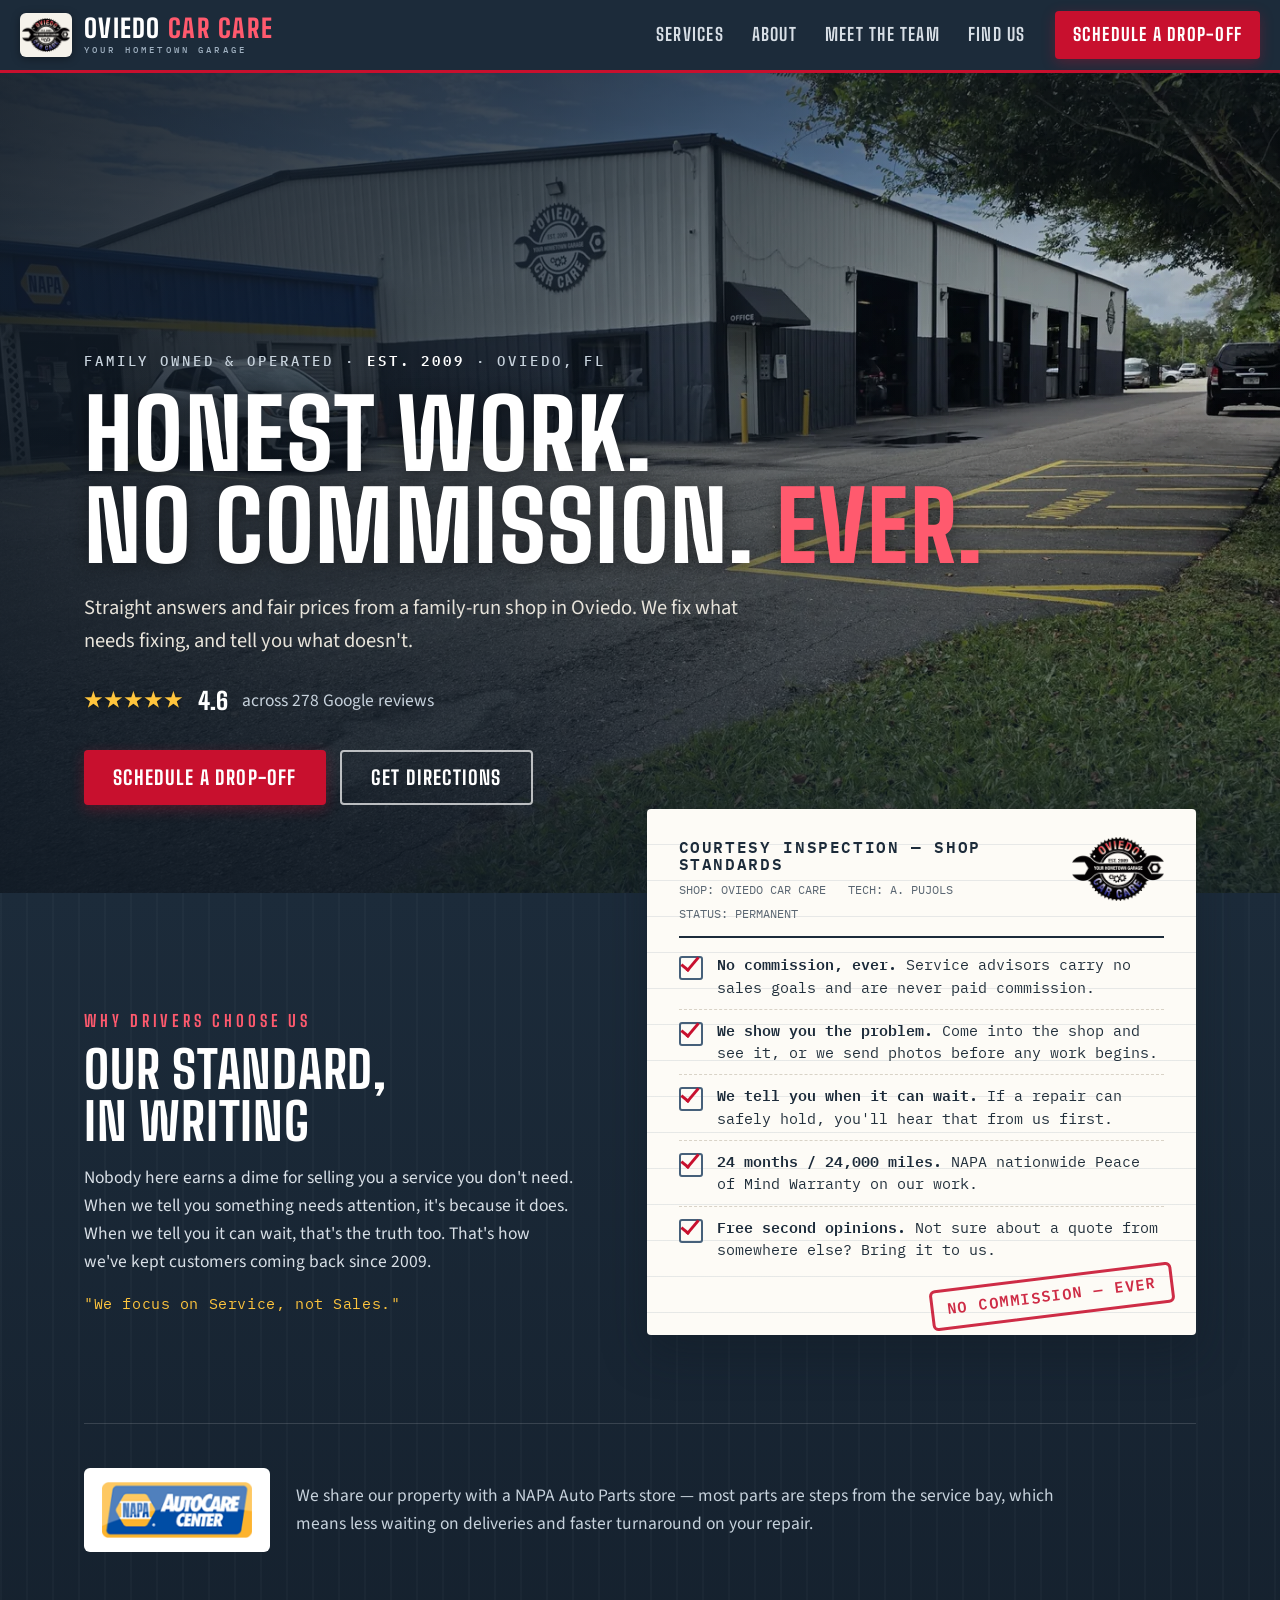
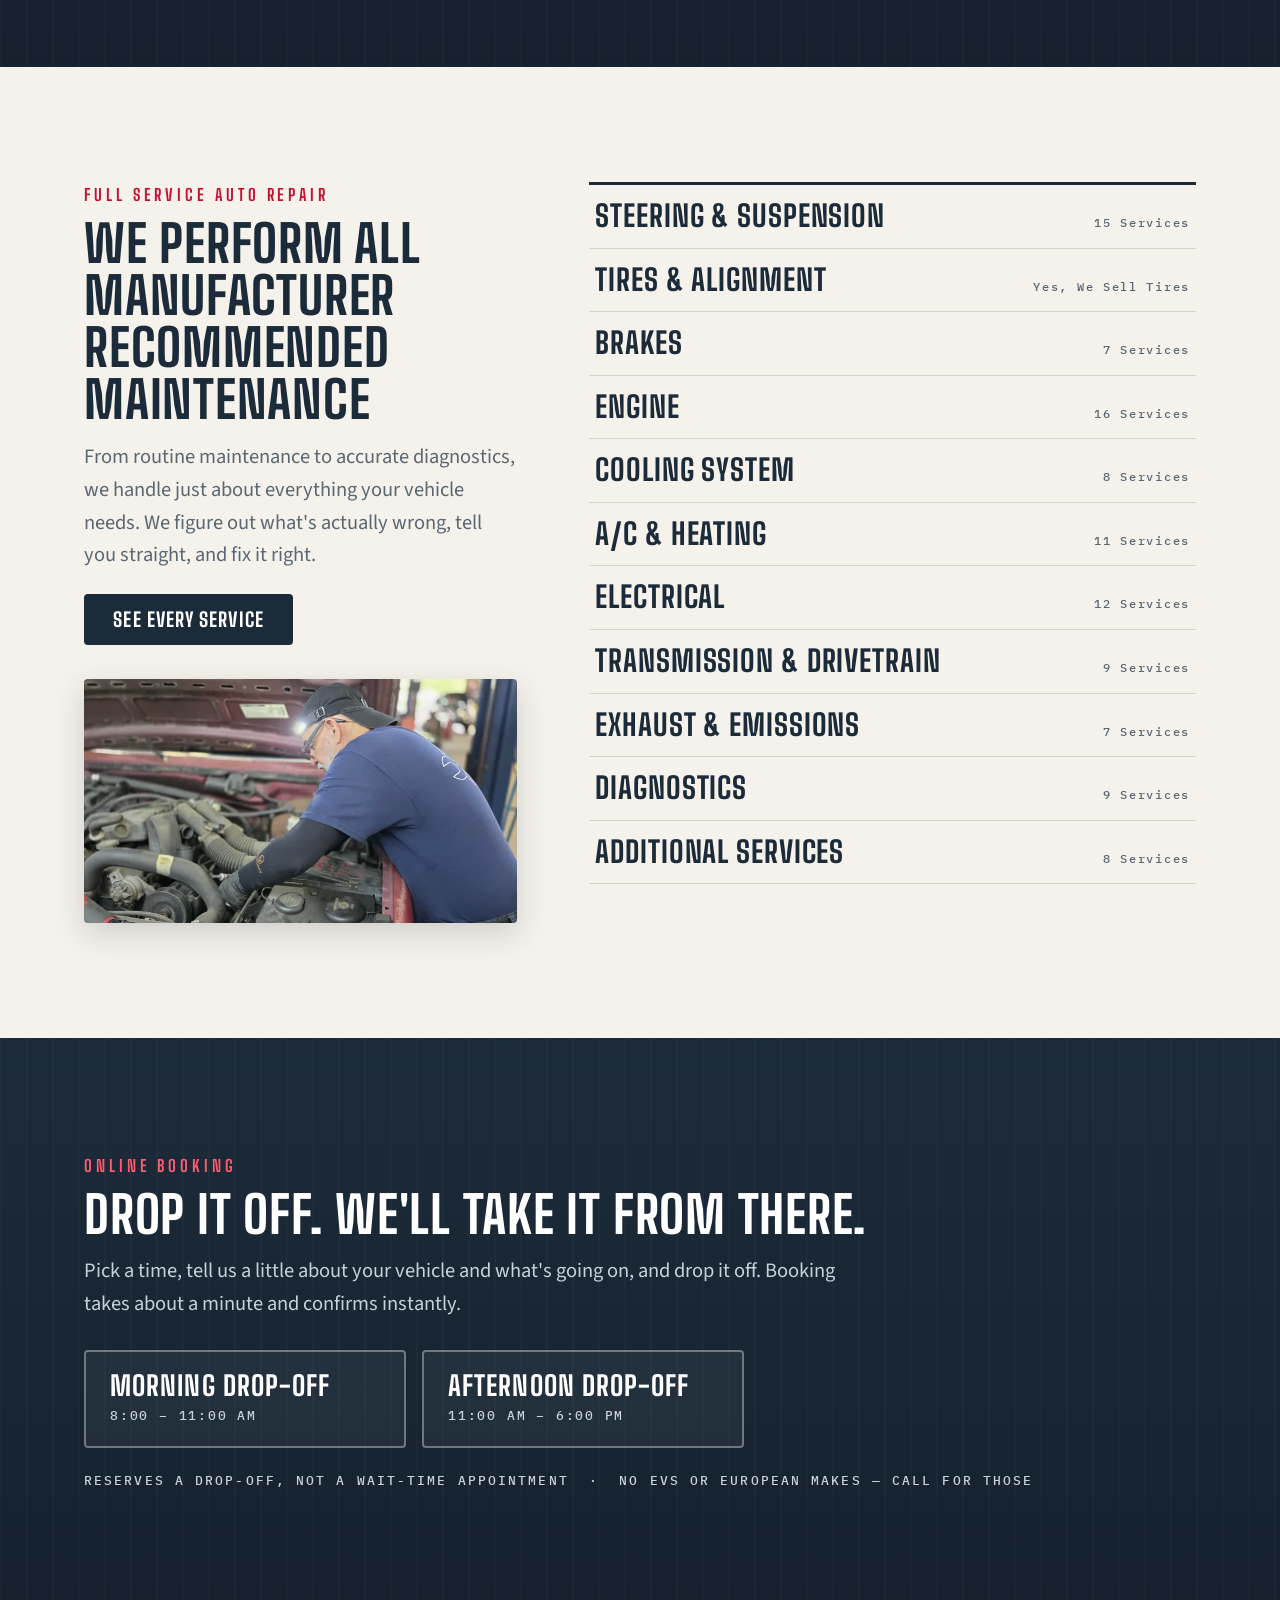
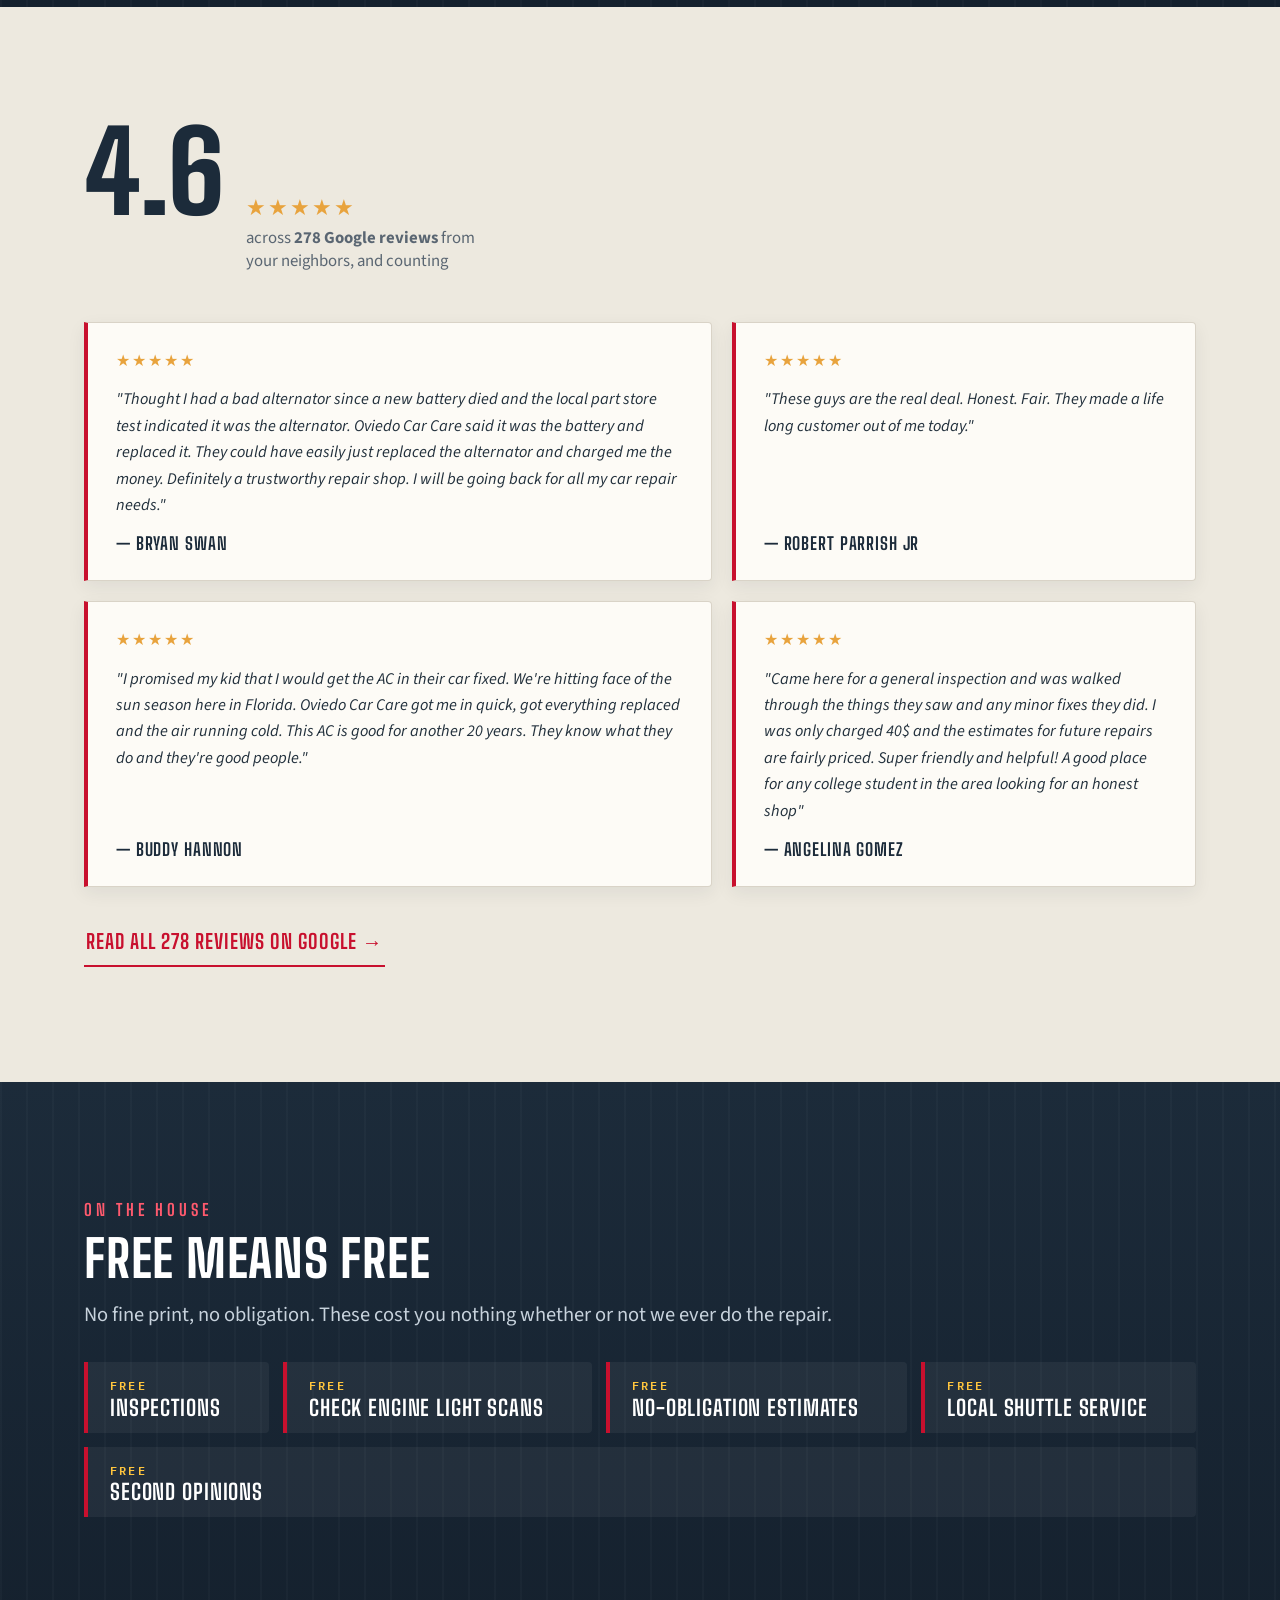
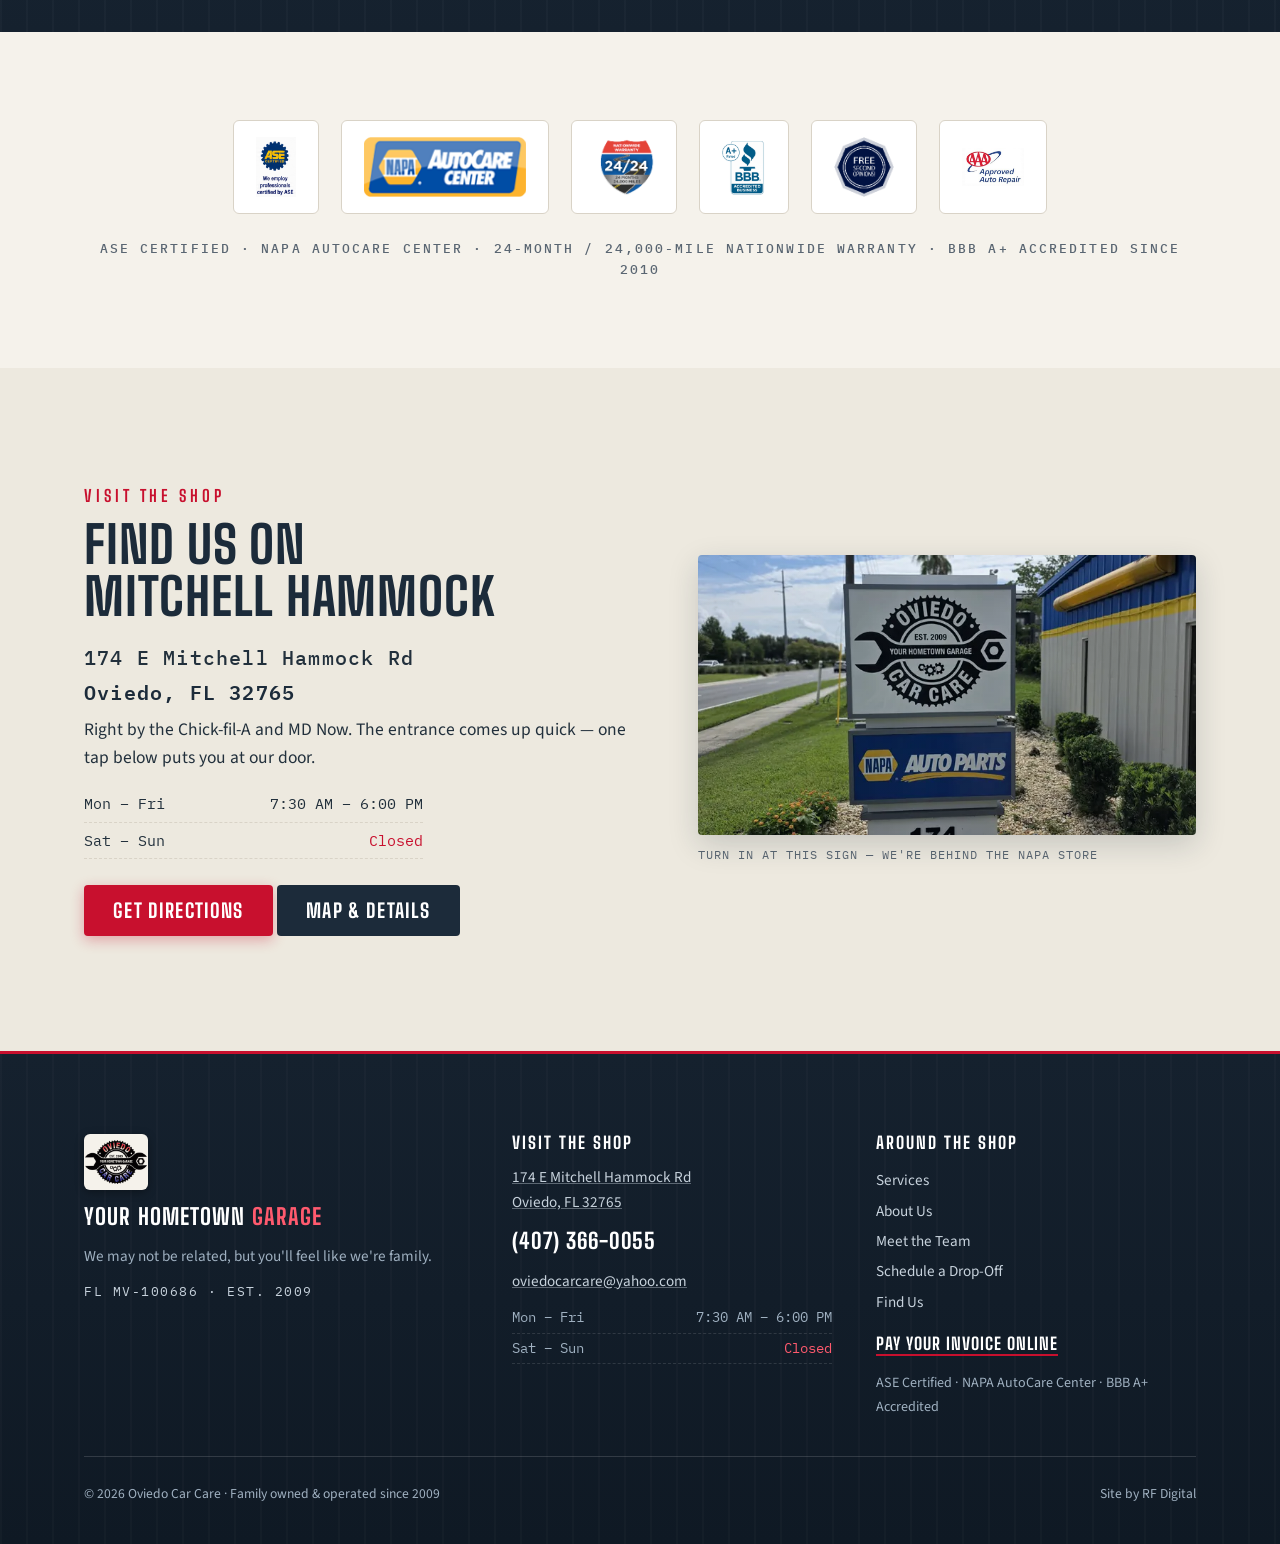
==== index.html @ d6b3628e "Initial site build" ====
<!DOCTYPE html>
<html lang="en">
<head>
<meta charset="UTF-8">
<meta name="viewport" content="width=device-width, initial-scale=1.0">
<script>document.documentElement.classList.add("js")</script>

<title>Auto Repair Oviedo FL | Oviedo Car Care | Your Hometown Garage</title>
<meta name="description" content="Honest, family-owned auto repair in Oviedo, FL since 2009. No-commission service advisors, ASE certified, NAPA AutoCare Center. Schedule a drop-off online or call (407) 366-0055.">
<link rel="canonical" href="https://oviedocarcare.com/">

<meta property="og:type" content="website">
<meta property="og:site_name" content="Oviedo Car Care">
<meta property="og:title" content="Oviedo Car Care | Your Hometown Garage">
<meta property="og:description" content="Honest, family-owned auto repair in Oviedo, FL since 2009. No commission, ever. Schedule a drop-off online or call (407) 366-0055.">
<meta property="og:image" content="https://oviedocarcare.com/images/og-cover.jpg">
<meta property="og:image:width" content="1200">
<meta property="og:image:height" content="630">
<meta property="og:image:alt" content="The Oviedo Car Care shop building on Mitchell Hammock Road in Oviedo, Florida, with its service bays open and the NAPA Auto Parts store next door">
<meta property="og:url" content="https://oviedocarcare.com/">
<meta name="twitter:card" content="summary_large_image">

<link rel="icon" href="data:image/svg+xml,%3Csvg xmlns='http://www.w3.org/2000/svg' viewBox='0 0 64 64'%3E%3Cpath fill='%23C8102E' d='M41 6a17 17 0 0 0-16 22.6L6.3 47.3a6.5 6.5 0 1 0 9.2 9.2l18.7-18.7A17 17 0 0 0 57 21.5c0-1.6-.2-3.1-.7-4.6l-9.8 9.8-8.5-2.3-2.3-8.5 9.8-9.8A17 17 0 0 0 41 6z'/%3E%3C/svg%3E">
<link rel="apple-touch-icon" href="apple-touch-icon.png">

<link rel="preload" href="fonts/big-shoulders-v4-latin-800.woff2" as="font" type="font/woff2" crossorigin>
<link rel="preload" href="fonts/source-sans-3-v19-latin-regular.woff2" as="font" type="font/woff2" crossorigin>
<link rel="preload" as="image" href="images/webp/hero-shopfront-1600.webp" imagesrcset="images/webp/hero-shopfront-800.webp 800w, images/webp/hero-shopfront-1600.webp 1600w, images/webp/hero-shopfront-2400.webp 2400w" imagesizes="100vw" fetchpriority="high">
<link rel="stylesheet" href="css/styles.css">
<script src="js/main.js" defer></script>

<script type="application/ld+json">
{
  "@context": "https://schema.org",
  "@type": "AutoRepair",
  "name": "Oviedo Car Care",
  "slogan": "Your Hometown Garage",
  "foundingDate": "2009",
  "url": "https://oviedocarcare.com/",
  "image": "https://oviedocarcare.com/images/og-cover.jpg",
  "logo": "https://oviedocarcare.com/images/logo/oviedo-car-care-logo.png",
  "telephone": "+14073660055",
  "email": "oviedocarcare@yahoo.com",
  "address": {
    "@type": "PostalAddress",
    "streetAddress": "174 E Mitchell Hammock Rd",
    "addressLocality": "Oviedo",
    "addressRegion": "FL",
    "postalCode": "32765",
    "addressCountry": "US"
  },
  "geo": { "@type": "GeoCoordinates", "latitude": 28.6544, "longitude": -81.1867 },
  "openingHoursSpecification": [{
    "@type": "OpeningHoursSpecification",
    "dayOfWeek": ["Monday","Tuesday","Wednesday","Thursday","Friday"],
    "opens": "07:30", "closes": "18:00"
  }],
  "aggregateRating": { "@type": "AggregateRating", "ratingValue": "4.6", "reviewCount": "278" },
  "sameAs": [
    "https://www.facebook.com/profile.php?id=100036275366051",
    "https://www.yelp.com/biz/oviedo-car-care-oviedo"
  ]
}
</script>
<!-- LAUNCH CHECKLIST: re-verify rating/reviewCount (4.6/278), geo pin, and sameAs links. -->
</head>
<body>
<a class="skip-link" href="#main">Skip to content</a>

<!-- ================= HEADER (shared pattern — keep in sync across all six pages) ================= -->
<header class="site-header">
  <div class="header-in">
    <a class="brand" href="index.html">
      <span class="brand-chip"><img src="images/logo/occ-logo-200.png" alt="" width="49" height="34"></span>
      <span class="brand-text">
        <span class="l1">Oviedo <em>Car Care</em></span>
        <span class="l2">Your Hometown Garage</span>
      </span>
    </a>
    <button class="menu-btn" aria-expanded="false" aria-controls="site-nav" aria-label="Open menu">
      <svg width="22" height="22" viewBox="0 0 24 24" fill="none" stroke="currentColor" stroke-width="2.5" stroke-linecap="round" aria-hidden="true"><path d="M4 6h16M4 12h16M4 18h16"/></svg>
    </button>
    <nav class="nav" id="site-nav" aria-label="Main navigation">
      <a href="services.html">Services</a>
      <a href="about.html">About</a>
      <a href="team.html">Meet the Team</a>
      <a href="find-us.html">Find Us</a>
      <a class="nav-cta" href="schedule.html">Schedule a Drop-Off</a>
    </nav>
  </div>
</header>

<!-- Mobile two-action bar: Call | Schedule -->
<div class="callbar">
  <a class="cb-call" href="tel:407-366-0055" aria-label="Call Now — Oviedo Car Care, (407) 366-0055">
    <svg width="18" height="18" viewBox="0 0 24 24" fill="currentColor" aria-hidden="true"><path d="M6.6 10.8c1.4 2.8 3.8 5.1 6.6 6.6l2.2-2.2c.3-.3.7-.4 1-.2 1.1.4 2.3.6 3.6.6.6 0 1 .4 1 1V20c0 .6-.4 1-1 1C10.6 21 3 13.4 3 4c0-.6.4-1 1-1h3.5c.6 0 1 .4 1 1 0 1.2.2 2.4.6 3.6.1.3 0 .7-.2 1l-2.3 2.2z"/></svg>
    Call Now
  </a>
  <a class="cb-sched" href="schedule.html" aria-label="Schedule a drop-off online">
    <svg width="18" height="18" viewBox="0 0 24 24" fill="none" stroke="currentColor" stroke-width="2" aria-hidden="true"><rect x="3" y="5" width="18" height="16" rx="2"/><path d="M8 3v4M16 3v4M3 10h18"/></svg>
    Schedule
  </a>
</div>

<main id="main">

<!-- ================= HERO ================= -->
<section class="hero" aria-label="Oviedo Car Care — honest hometown auto repair">
  <img class="hero-img"
       src="images/webp/hero-shopfront-1600.webp"
       srcset="images/webp/hero-shopfront-800.webp 800w, images/webp/hero-shopfront-1600.webp 1600w, images/webp/hero-shopfront-2400.webp 2400w"
       sizes="100vw"
       alt="The Oviedo Car Care building on Mitchell Hammock Road: cream and charcoal corrugated steel, four open service bays with cars on the lifts, and the NAPA Auto Parts store directly next door"
       width="2400" height="1351" fetchpriority="high">
  <div class="hero-shade" aria-hidden="true"></div>
  <div class="hero-in">
    <p class="hero-est">Family Owned &amp; Operated&nbsp;· <b>Est.&nbsp;2009</b>&nbsp;· Oviedo,&nbsp;FL</p>
    <h1>Honest work.<br>No commission. <em>Ever.</em></h1>
    <p class="hero-sub">Straight answers and fair prices from a family-run shop in Oviedo. We fix what needs fixing, and tell you what doesn't.</p>
    <div class="hero-rating">
      <span class="stars" aria-hidden="true">★★★★★</span>
      <span class="num">4.6</span>
      <span class="of">across 278 Google reviews</span>
    </div>
    <div class="hero-ctas">
      <a class="btn btn-red" href="schedule.html">Schedule a Drop-Off</a>
      <a class="btn btn-ghost" href="https://www.google.com/maps/dir/?api=1&amp;destination=174+E+Mitchell+Hammock+Rd,+Oviedo,+FL+32765" target="_blank" rel="noopener">Get Directions</a>
    </div>
  </div>
</section>

<!-- ================= NO COMMISSION EVER — the inspection sheet ================= -->
<section class="band inspect" id="why-us" aria-label="Why drivers choose Oviedo Car Care">
  <div class="wrap">
    <div class="inspect-grid">
      <div class="inspect-copy reveal">
        <span class="kicker">Why drivers choose us</span>
        <h2>Our standard, in&nbsp;writing</h2>
        <p>Nobody here earns a dime for selling you a service you don't need. When we tell you something needs attention, it's because it does. When we tell you it can wait, that's the truth too. That's how we've kept customers coming back since 2009.</p>
        <p class="voice">"We focus on Service, not Sales."</p>
      </div>
      <div class="sheet reveal">
        <div class="sheet-head">
          <img class="sheet-logo" src="images/logo/occ-logo-200.png" alt="" loading="lazy" width="92" height="64">
          <h3>Courtesy Inspection — Shop Standards</h3>
          <div class="sheet-meta">
            <span>SHOP: OVIEDO CAR CARE</span>
            <span>TECH: A. PUJOLS</span>
            <span>STATUS: PERMANENT</span>
          </div>
        </div>
        <ul>
          <li><span class="ck" aria-hidden="true"></span><span><b>No commission, ever.</b> Service advisors carry no sales goals and are never paid commission.</span></li>
          <li><span class="ck" aria-hidden="true"></span><span><b>We show you the problem.</b> Come into the shop and see it, or we send photos before any work begins.</span></li>
          <li><span class="ck" aria-hidden="true"></span><span><b>We tell you when it can wait.</b> If a repair can safely hold, you'll hear that from us first.</span></li>
          <li><span class="ck" aria-hidden="true"></span><span><b>24 months / 24,000 miles.</b> NAPA nationwide Peace of Mind Warranty on our work.</span></li>
          <li><span class="ck" aria-hidden="true"></span><span><b>Free second opinions.</b> Not sure about a quote from somewhere else? Bring it to us.</span></li>
        </ul>
        <div class="stamp" aria-hidden="true">No Commission — Ever</div>
      </div>
    </div>
    <div class="napa-note reveal">
      <div class="napa-chip"><img src="images/logo/napa-auto-care-center.png" alt="NAPA AutoCare Center" width="150" height="55" loading="lazy"></div>
      <p>We share our property with a NAPA Auto Parts store — most parts are steps from the service bay, which means less waiting on deliveries and faster turnaround on your repair.</p>
    </div>
  </div>
</section>

<!-- ================= SERVICES OVERVIEW — editorial ledger ================= -->
<section class="services-overview" id="services" aria-label="Services overview">
  <div class="wrap">
    <div class="svc-overview-grid">
      <div class="svc-overview-copy reveal">
        <span class="kicker">Full service auto repair</span>
        <h2>We perform all manufacturer recommended maintenance</h2>
        <p class="lede" style="margin-top:.9rem">From routine maintenance to accurate diagnostics, we handle just about everything your vehicle needs. We figure out what's actually wrong, tell you straight, and fix it right.</p>
        <a class="btn btn-dark" href="services.html">See Every Service</a>
        <figure class="ph-frame">
          <img class="ph" src="images/webp/mechanic-under-hood-800.webp"
               srcset="images/webp/mechanic-under-hood-800.webp 800w, images/webp/mechanic-under-hood-1600.webp 1600w"
               sizes="(max-width:900px) 100vw, 40vw"
               alt="An Oviedo Car Care technician wearing a headlamp, working deep in the engine bay of a car" loading="lazy" width="1600" height="901">
        </figure>
      </div>
      <nav class="svc-index reveal" aria-label="Service categories">
        <a class="svc-row" href="services.html#steering-suspension"><b>Steering &amp; Suspension</b><span class="n">15 Services</span></a>
        <a class="svc-row" href="services.html#tires"><b>Tires &amp; Alignment</b><span class="n">Yes, We Sell Tires</span></a>
        <a class="svc-row" href="services.html#brakes"><b>Brakes</b><span class="n">7 Services</span></a>
        <a class="svc-row" href="services.html#engine"><b>Engine</b><span class="n">16 Services</span></a>
        <a class="svc-row" href="services.html#cooling"><b>Cooling System</b><span class="n">8 Services</span></a>
        <a class="svc-row" href="services.html#ac-heating"><b>A/C &amp; Heating</b><span class="n">11 Services</span></a>
        <a class="svc-row" href="services.html#electrical"><b>Electrical</b><span class="n">12 Services</span></a>
        <a class="svc-row" href="services.html#transmission"><b>Transmission &amp; Drivetrain</b><span class="n">9 Services</span></a>
        <a class="svc-row" href="services.html#exhaust"><b>Exhaust &amp; Emissions</b><span class="n">7 Services</span></a>
        <a class="svc-row" href="services.html#diagnostics"><b>Diagnostics</b><span class="n">9 Services</span></a>
        <a class="svc-row" href="services.html#additional"><b>Additional Services</b><span class="n">8 Services</span></a>
      </nav>
    </div>
  </div>
</section>

<!-- ================= SCHEDULER CTA ================= -->
<section class="band sched-cta" aria-label="Schedule a drop-off online">
  <div class="wrap reveal">
    <span class="kicker">Online booking</span>
    <h2>Drop it off. We'll take it from&nbsp;there.</h2>
    <p class="lede" style="margin:14px 0 30px">Pick a time, tell us a little about your vehicle and what's going on, and drop it off. Booking takes about a minute and confirms instantly.</p>
    <div class="opt-grid">
      <a class="opt" href="schedule.html#morning">
        <b>Morning Drop-Off</b>
        <span>8:00 – 11:00 AM</span>
      </a>
      <a class="opt" href="schedule.html#afternoon">
        <b>Afternoon Drop-Off</b>
        <span>11:00 AM – 6:00 PM</span>
      </a>
    </div>
    <p class="meta" style="margin-top:22px">Reserves a drop-off, not a wait-time appointment&nbsp;&nbsp;·&nbsp;&nbsp;No EVs or European makes — call for those</p>
  </div>
</section>

<!-- ================= REVIEWS ================= -->
<section class="reviews" id="reviews" aria-label="Google reviews">
  <div class="wrap">
    <div class="rev-lead reveal">
      <span class="rev-num">4.6</span>
      <div>
        <span class="stars" aria-label="4.6 out of 5 stars">★★★★★</span>
        <p class="of">across <b>278 Google reviews</b> from your neighbors, and counting</p>
      </div>
    </div>
    <div class="rev-grid">
      <article class="rev reveal">
        <span class="stars" aria-hidden="true">★★★★★</span>
        <blockquote>"Thought I had a bad alternator since a new battery died and the local part store test indicated it was the alternator. Oviedo Car Care said it was the battery and replaced it. They could have easily just replaced the alternator and charged me the money. Definitely a trustworthy repair shop. I will be going back for all my car repair needs."</blockquote>
        <cite>— Bryan Swan</cite>
      </article>
      <article class="rev reveal">
        <span class="stars" aria-hidden="true">★★★★★</span>
        <blockquote>"These guys are the real deal. Honest. Fair. They made a life long customer out of me today."</blockquote>
        <cite>— Robert Parrish Jr</cite>
      </article>
      <article class="rev reveal">
        <span class="stars" aria-hidden="true">★★★★★</span>
        <blockquote>"I promised my kid that I would get the AC in their car fixed. We're hitting face of the sun season here in Florida. Oviedo Car Care got me in quick, got everything replaced and the air running cold. This AC is good for another 20 years. They know what they do and they're good people."</blockquote>
        <cite>— Buddy Hannon</cite>
      </article>
      <article class="rev reveal">
        <span class="stars" aria-hidden="true">★★★★★</span>
        <blockquote>"Came here for a general inspection and was walked through the things they saw and any minor fixes they did. I was only charged 40$ and the estimates for future repairs are fairly priced. Super friendly and helpful! A good place for any college student in the area looking for an honest shop"</blockquote>
        <cite>— Angelina Gomez</cite>
      </article>
    </div>
    <!-- Opens the reviews panel via the business's Google listing ID. LAUNCH: re-verify link + count. -->
    <a class="rev-all reveal" href="https://www.google.com/search?q=Oviedo+Car+Care+Oviedo+FL&amp;ludocid=15848940622130654211#lrd=0x88e76a2ad541f87f:0xdbf2bf86485b2c03,1,,,," target="_blank" rel="noopener">Read all 278 reviews on Google →</a>
  </div>
</section>

<!-- ================= FREE SERVICES ================= -->
<section class="band freeband" aria-label="Free services">
  <div class="wrap reveal">
    <span class="kicker">On the house</span>
    <h2>Free means free</h2>
    <p class="lede" style="margin-top:.9rem">No fine print, no obligation. These cost you nothing whether or not we ever do the repair.</p>
    <div class="free-strip" style="margin-top:30px">
      <div class="free-item"><span class="free-tag">Free</span><b>Inspections</b></div>
      <div class="free-item"><span class="free-tag">Free</span><b>Check Engine Light Scans</b></div>
      <div class="free-item"><span class="free-tag">Free</span><b>No-Obligation Estimates</b></div>
      <div class="free-item"><span class="free-tag">Free</span><b>Local Shuttle Service</b></div>
      <div class="free-item"><span class="free-tag">Free</span><b>Second Opinions</b></div>
    </div>
  </div>
</section>

<!-- ================= CREDENTIALS (marks as provided — never recolored or restyled) ================= -->
<section class="creds" aria-label="Certifications and accreditations">
  <div class="wrap">
    <div class="creds-in reveal">
      <div class="cred-chip"><img src="images/logo/ase-certified.png" alt="ASE Certified" loading="lazy" width="39" height="60"></div>
      <div class="cred-chip"><img src="images/logo/napa-auto-care-center.png" alt="NAPA AutoCare Center" loading="lazy" width="122" height="45"></div>
      <div class="cred-chip"><img src="images/logo/nationwide-warranty-140.png" alt="NAPA Nationwide Peace of Mind Warranty — 24 months / 24,000 miles" loading="lazy" width="60" height="60"></div>
      <div class="cred-chip"><img src="images/logo/bbb-140.png" alt="BBB A+ Accredited Business" loading="lazy" width="44" height="60"></div>
      <div class="cred-chip"><img src="images/logo/free-second-opinions-140.png" alt="Free Second Opinions" loading="lazy" width="60" height="60"></div>
      <div class="cred-chip cred-sm"><img src="images/logo/aaa-240.jpg" alt="AAA Approved Auto Repair" loading="lazy" width="62" height="38"></div>
    </div>
    <p class="creds-line meta reveal">ASE Certified · NAPA AutoCare Center · 24-Month / 24,000-Mile Nationwide Warranty · BBB A+ Accredited Since 2010</p>
  </div>
</section>

<!-- ================= VISIT TEASER ================= -->
<section class="visit-tease" style="background:var(--bone)" aria-label="Find the shop">
  <div class="wrap">
    <div class="visit-tease-grid">
      <div class="reveal">
        <span class="kicker">Visit the shop</span>
        <h2>Find us on Mitchell&nbsp;Hammock</h2>
        <p class="addr">174 E Mitchell Hammock Rd<br><b>Oviedo, FL 32765</b></p>
        <p>Right by the Chick-fil-A and MD Now. The entrance comes up quick — one tap below puts you at our door.</p>
        <ul class="hours">
          <li><span>Mon – Fri</span><span>7:30 AM – 6:00 PM</span></li>
          <li><span>Sat – Sun</span><span class="closed">Closed</span></li>
        </ul>
        <div class="cta-band btns" style="margin-top:0">
          <a class="btn btn-red" href="https://www.google.com/maps/dir/?api=1&amp;destination=174+E+Mitchell+Hammock+Rd,+Oviedo,+FL+32765" target="_blank" rel="noopener">Get Directions</a>
          <a class="btn btn-dark" href="find-us.html">Map &amp; Details</a>
        </div>
      </div>
      <figure class="reveal">
        <div class="ph-frame">
          <img class="ph" src="images/webp/street-sign-700.webp"
               srcset="images/webp/street-sign-700.webp 700w, images/webp/street-sign-1200.webp 1200w"
               sizes="(max-width:820px) 100vw, 45vw"
               alt="The Oviedo Car Care road sign at the entrance on Mitchell Hammock Road, with the NAPA Auto Parts sign directly below it" loading="lazy" width="1200" height="676">
        </div>
        <figcaption class="figcap">Turn in at this sign — we're behind the NAPA store</figcaption>
      </figure>
    </div>
  </div>
</section>

</main>

<!-- ================= FOOTER (shared pattern — keep in sync across all six pages) ================= -->
<footer class="site-footer">
  <div class="wrap">
    <div class="footer-grid">
      <div class="footer-brand">
        <span class="brand-chip"><img src="images/logo/occ-logo-200.png" alt="Oviedo Car Care — gear-and-wrench emblem, Est. 2009" width="63" height="44" loading="lazy"></span>
        <p class="footer-tag">Your Hometown <span>Garage</span></p>
        <p>We may not be related, but you'll feel like we're family.</p>
        <p class="footer-lic">FL MV-100686 · EST. 2009</p>
      </div>
      <div class="footer-contact">
        <h3>Visit the Shop</h3>
        <p><a href="https://www.google.com/maps/dir/?api=1&amp;destination=174+E+Mitchell+Hammock+Rd,+Oviedo,+FL+32765" target="_blank" rel="noopener">174 E Mitchell Hammock Rd<br>Oviedo, FL 32765</a></p>
        <p><a class="tel" href="tel:407-366-0055">(407) 366-0055</a></p>
        <p><a href="mailto:oviedocarcare@yahoo.com">oviedocarcare@yahoo.com</a></p>
        <ul class="footer-hours">
          <li><span>Mon – Fri</span><span>7:30 AM – 6:00 PM</span></li>
          <li><span>Sat – Sun</span><span class="closed">Closed</span></li>
        </ul>
      </div>
      <div>
        <h3>Around the Shop</h3>
        <ul class="footer-links">
          <li><a href="services.html">Services</a></li>
          <li><a href="about.html">About Us</a></li>
          <li><a href="team.html">Meet the Team</a></li>
          <li><a href="schedule.html">Schedule a Drop-Off</a></li>
          <li><a href="find-us.html">Find Us</a></li>
        </ul>
        <!-- PAY-ONLINE:BEGIN — delete this block (all six pages) to remove the feature cleanly -->
        <p class="footer-pay"><a href="https://pl.mxmerchant.com/mxcustomer/d/20a1d081-3c7a-4d75-8d64-d8aa13be9450/v3" target="_blank" rel="noopener">Pay Your Invoice Online</a></p>
        <!-- PAY-ONLINE:END -->
        <p class="footer-creds">ASE Certified · NAPA AutoCare Center · BBB A+ Accredited</p>
      </div>
    </div>
    <div class="footer-base">
      <span>© 2026 Oviedo Car Care · Family owned &amp; operated since 2009</span>
      <span>Site by RF Digital</span>
    </div>
  </div>
</footer>

</body>
</html>
---- css/styles.css ----
/* ============================================================
   OVIEDO CAR CARE — shared stylesheet
   Palette is the building itself: cream corrugated steel over a
   charcoal-navy base, shop red as the single working accent.
   Type: Big Shoulders (display) / Source Sans 3 (body) /
   IBM Plex Mono (the "shop paperwork" voice).
   ============================================================ */

/* ---------- FONTS (self-hosted, latin subsets) ---------- */
@font-face{font-family:"Big Shoulders";font-style:normal;font-weight:600;font-display:swap;src:url("../fonts/big-shoulders-v4-latin-600.woff2") format("woff2")}
@font-face{font-family:"Big Shoulders";font-style:normal;font-weight:700;font-display:swap;src:url("../fonts/big-shoulders-v4-latin-700.woff2") format("woff2")}
@font-face{font-family:"Big Shoulders";font-style:normal;font-weight:800;font-display:swap;src:url("../fonts/big-shoulders-v4-latin-800.woff2") format("woff2")}
@font-face{font-family:"Source Sans 3";font-style:normal;font-weight:400;font-display:swap;src:url("../fonts/source-sans-3-v19-latin-regular.woff2") format("woff2")}
@font-face{font-family:"Source Sans 3";font-style:italic;font-weight:400;font-display:swap;src:url("../fonts/source-sans-3-v19-latin-italic.woff2") format("woff2")}
@font-face{font-family:"Source Sans 3";font-style:normal;font-weight:600;font-display:swap;src:url("../fonts/source-sans-3-v19-latin-600.woff2") format("woff2")}
@font-face{font-family:"Source Sans 3";font-style:normal;font-weight:700;font-display:swap;src:url("../fonts/source-sans-3-v19-latin-700.woff2") format("woff2")}
@font-face{font-family:"IBM Plex Mono";font-style:normal;font-weight:400;font-display:swap;src:url("../fonts/ibm-plex-mono-v20-latin-regular.woff2") format("woff2")}
@font-face{font-family:"IBM Plex Mono";font-style:normal;font-weight:500;font-display:swap;src:url("../fonts/ibm-plex-mono-v20-latin-500.woff2") format("woff2")}
@font-face{font-family:"IBM Plex Mono";font-style:normal;font-weight:600;font-display:swap;src:url("../fonts/ibm-plex-mono-v20-latin-600.woff2") format("woff2")}

/* ---------- TOKENS ---------- */
:root{
  --navy:#1C2B3A;
  --navy-deep:#15212E;
  --navy-ink:#0F1924;
  --slate:#46607A;
  --steel:#5A6672;
  --cream:#F5F2EB;
  --paper:#FDFBF6;
  --bone:#EDE9DF;
  --line:#D9D3C7;
  --line-dark:rgba(255,255,255,.14);
  --red:#C8102E;
  --red-dark:#A50D26;
  --red-lift:#FF5A6E;         /* red that stays readable on navy */
  --amber:#E8A33D;
  --amber-bright:#FFC53D;
  --ink:#22303C;
  --mist:#C7D2DC;             /* muted text on navy */
  --mist-dim:#9FB0C0;

  --display:"Big Shoulders","Arial Narrow",Impact,sans-serif;
  --body:"Source Sans 3","Segoe UI",Arial,sans-serif;
  --mono:"IBM Plex Mono","Courier New",monospace;

  --fs-hero:clamp(3.2rem,8vw,6rem);
  --fs-h1:clamp(2.6rem,6vw,4.2rem);
  --fs-h2:clamp(2.1rem,4.5vw,3.2rem);
  --fs-h3:1.5rem;
  --fs-lede:clamp(1.08rem,1.9vw,1.28rem);

  --sp-section:clamp(4.5rem,9vw,7.5rem);
  --sp-band:clamp(3.25rem,7vw,5.5rem);

  --wrap:1160px;
  --radius:4px;
  --header-h:70px;
  --callbar-h:56px;

  --shadow-lift:0 10px 30px rgba(28,43,58,.18);
  --shadow-deep:0 18px 44px rgba(15,25,36,.4);
}

/* ---------- RESET / BASE ---------- */
*,*::before,*::after{box-sizing:border-box;margin:0;padding:0}
html{scroll-behavior:smooth;scroll-padding-top:calc(var(--header-h) + 14px);color-scheme:light}
body{
  font-family:var(--body);
  font-size:17.5px;
  line-height:1.6;
  color:var(--ink);
  background:var(--cream);
  -webkit-font-smoothing:antialiased;
}
img{max-width:100%;display:block;height:auto}
a{color:var(--slate)}
a:focus-visible,button:focus-visible,[tabindex]:focus-visible{outline:3px solid var(--red);outline-offset:3px;border-radius:2px}
button{font:inherit;color:inherit;background:none;border:0;cursor:pointer}

.sr-only{position:absolute;width:1px;height:1px;padding:0;margin:-1px;overflow:hidden;clip:rect(0 0 0 0);white-space:nowrap;border:0}
.skip-link{
  position:absolute;left:16px;top:-64px;z-index:200;
  background:var(--red);color:#fff;font-family:var(--display);font-weight:600;
  letter-spacing:.06em;text-transform:uppercase;text-decoration:none;
  padding:12px 20px;border-radius:0 0 var(--radius) var(--radius);
  transition:top .15s;
}
.skip-link:focus{top:0}

/* ---------- TYPE SYSTEM ---------- */
h1,h2,h3,h4{font-family:var(--display);line-height:1.02;text-transform:uppercase;letter-spacing:.015em;color:var(--navy)}
h1{font-size:var(--fs-h1);font-weight:800}
h2{font-size:var(--fs-h2);font-weight:700}
h3{font-size:var(--fs-h3);font-weight:700;letter-spacing:.03em}
.lede{font-size:var(--fs-lede);max-width:38em;color:var(--steel)}

.kicker{
  font-family:var(--display);font-weight:600;font-size:1.02rem;
  letter-spacing:.24em;text-transform:uppercase;color:var(--red);
  display:block;margin-bottom:.6rem;
}
/* mono meta line — the paperwork voice */
.meta{
  font-family:var(--mono);font-size:.82rem;font-weight:500;
  letter-spacing:.16em;text-transform:uppercase;color:var(--steel);
}
.on-dark .meta,.band .meta{color:var(--mist)}
.band .kicker{color:var(--red-lift)}
.band h1,.band h2,.band h3{color:#fff}
.band .lede{color:var(--mist)}

/* ---------- LAYOUT ---------- */
.wrap{max-width:var(--wrap);margin:0 auto;padding:0 24px}
section{padding:var(--sp-section) 0}

/* Navy band + corrugation pulled from the real building */
.band{
  background:
    repeating-linear-gradient(90deg,rgba(255,255,255,.025) 0 2px,transparent 2px 26px),
    linear-gradient(180deg,var(--navy),var(--navy-deep));
  color:var(--cream);
}

/* Interior page header */
.page-head{
  padding:calc(var(--sp-band) + 8px) 0 var(--sp-band);
  border-bottom:3px solid var(--red);
}
.page-head .meta{margin-bottom:1rem;display:block}
.page-head h1{font-size:var(--fs-h1);color:#fff;max-width:14em}
.page-head .lede{margin-top:1.1rem}

/* ---------- BUTTONS ---------- */
.btn{
  display:inline-flex;align-items:center;justify-content:center;gap:.55em;
  font-family:var(--display);font-weight:700;font-size:1.22rem;
  letter-spacing:.06em;text-transform:uppercase;text-decoration:none;
  min-height:50px;padding:.5em 1.5em;border-radius:var(--radius);
  transition:background .18s,transform .18s,box-shadow .18s,border-color .18s;
}
.btn-red{background:var(--red);color:#fff;box-shadow:0 4px 14px rgba(200,16,46,.32)}
.btn-red:hover{background:var(--red-dark);transform:translateY(-2px)}
.btn-ghost{background:transparent;color:#fff;border:2px solid rgba(255,255,255,.7)}
.btn-ghost:hover{background:rgba(255,255,255,.12);transform:translateY(-2px)}
.btn-dark{background:var(--navy);color:#fff}
.btn-dark:hover{background:var(--navy-deep);transform:translateY(-2px)}

/* ---------- PHOTO TREATMENT (one grade for every photo) ---------- */
.ph{filter:saturate(.92) contrast(1.05)}
.ph-frame{position:relative;border-radius:var(--radius);overflow:hidden;box-shadow:var(--shadow-lift)}
.ph-frame::after{content:"";position:absolute;inset:0;background:linear-gradient(180deg,rgba(28,43,58,.04),rgba(28,43,58,.14));pointer-events:none}

/* ---------- PAPERWORK PRIMITIVES ---------- */
.stamp{
  display:inline-block;transform:rotate(-7deg);
  font-family:var(--mono);font-weight:600;font-size:.95rem;letter-spacing:.1em;
  color:var(--red);border:3px solid var(--red);border-radius:6px;
  padding:.35em .9em;text-transform:uppercase;opacity:.88;
}

/* ============================================================
   HEADER
   ============================================================ */
.site-header{
  position:sticky;top:0;z-index:100;
  background:var(--navy);
  border-bottom:3px solid var(--red);
  transition:box-shadow .2s;
}
.site-header.scrolled{box-shadow:0 4px 18px rgba(0,0,0,.35)}
.header-in{
  display:flex;align-items:center;justify-content:space-between;gap:16px;
  max-width:1280px;margin:0 auto;padding:0 20px;min-height:var(--header-h);
}
/* Logo is dark artwork — it sits on a cream chip, never raw on navy (§9) */
.brand{display:flex;align-items:center;gap:12px;text-decoration:none;padding:10px 0}
.brand-chip{
  flex:none;display:flex;align-items:center;justify-content:center;
  width:52px;height:44px;background:var(--cream);border-radius:6px;
  box-shadow:0 2px 8px rgba(0,0,0,.35);
}
.brand-chip img{height:34px;width:auto}
.brand-text{display:flex;flex-direction:column;line-height:1}
.brand-text .l1{
  font-family:var(--display);font-weight:800;font-size:1.6rem;
  letter-spacing:.05em;text-transform:uppercase;color:#fff;
}
.brand-text .l1 em{font-style:normal;color:var(--red-lift)}
.brand-text .l2{
  font-family:var(--mono);font-weight:500;font-size:.58rem;
  letter-spacing:.34em;text-transform:uppercase;color:var(--mist-dim);margin-top:4px;
}
.nav{display:flex;align-items:center;gap:2px}
.nav a{
  font-family:var(--display);font-weight:600;font-size:1.1rem;letter-spacing:.07em;
  text-transform:uppercase;text-decoration:none;color:#D8DFE6;
  padding:12px 13px;border-radius:var(--radius);position:relative;
  min-height:44px;display:inline-flex;align-items:center;
}
.nav a::after{
  content:"";position:absolute;left:13px;right:13px;bottom:7px;height:2px;
  background:var(--red);transform:scaleX(0);transition:transform .18s;
}
.nav a:hover{color:#fff}
.nav a:hover::after{transform:scaleX(1)}
.nav a[aria-current="page"]{color:#fff}
.nav a[aria-current="page"]::after{transform:scaleX(1)}
.nav .nav-cta{
  margin-left:14px;background:var(--red);color:#fff;font-weight:700;
  padding:10px 18px;box-shadow:0 4px 14px rgba(200,16,46,.32);
}
.nav .nav-cta::after{display:none}
.nav .nav-cta:hover{background:var(--red-dark)}
.menu-btn{
  display:none;align-items:center;justify-content:center;
  width:48px;height:48px;border:2px solid rgba(255,255,255,.35);
  border-radius:var(--radius);color:#fff;
}

/* Mobile nav + two-action bottom bar */
.callbar{display:none}
@media (max-width:920px){
  .menu-btn{display:inline-flex}
  .nav{
    display:none;position:absolute;top:100%;left:0;right:0;
    flex-direction:column;align-items:stretch;background:var(--navy-deep);
    padding:6px 14px 16px;border-bottom:3px solid var(--red);
    box-shadow:0 16px 28px rgba(0,0,0,.4);
  }
  .nav.open{display:flex}
  .nav a{min-height:50px;font-size:1.3rem;border-bottom:1px solid rgba(255,255,255,.08)}
  .nav a::after{display:none}
  .nav .nav-cta{margin:14px 0 0;justify-content:center;border-bottom:0}
  .callbar{
    display:grid;grid-template-columns:1fr 1fr;
    position:fixed;left:0;right:0;bottom:0;z-index:110;
    min-height:var(--callbar-h);
    box-shadow:0 -4px 16px rgba(0,0,0,.28);
    padding-bottom:env(safe-area-inset-bottom);
    background:var(--navy-ink);
  }
  .callbar a{
    display:flex;align-items:center;justify-content:center;gap:.5em;
    font-family:var(--display);font-weight:700;font-size:1.18rem;
    letter-spacing:.05em;text-transform:uppercase;text-decoration:none;color:#fff;
    min-height:var(--callbar-h);padding:0 10px;
  }
  .callbar .cb-call{background:var(--red)}
  .callbar .cb-sched{background:var(--navy-deep);border-left:1px solid rgba(255,255,255,.18)}
  body{padding-bottom:calc(var(--callbar-h) + env(safe-area-inset-bottom))}
}
@media (max-width:380px){
  .brand-text .l2{display:none}
  .callbar a{font-size:1.05rem}
}

/* ============================================================
   HOME HERO (provisional composition — craft pass to follow)
   ============================================================ */
.hero{
  position:relative;display:flex;align-items:flex-end;
  min-height:min(92vh,820px);
  background:var(--navy-deep);
  padding:calc(var(--sp-band) + 30px) 0 var(--sp-band);
  overflow:hidden;
}
.hero-img{
  position:absolute;inset:0;width:100%;height:100%;
  object-fit:cover;object-position:42% 55%;
  filter:saturate(.92) contrast(1.05);
}
.hero-shade{
  position:absolute;inset:0;
  background:
    linear-gradient(180deg,rgba(15,25,36,.42) 0%,rgba(15,25,36,0) 34%,rgba(15,25,36,.52) 78%,rgba(15,25,36,.78) 100%),
    linear-gradient(97deg,rgba(15,25,36,.88) 0%,rgba(15,25,36,.62) 40%,rgba(15,25,36,.12) 78%);
}
.hero-in{position:relative;width:100%;max-width:var(--wrap);margin:0 auto;padding:0 24px;color:#fff}
.hero-est{
  font-family:var(--mono);font-size:.9rem;font-weight:500;
  letter-spacing:.2em;text-transform:uppercase;color:var(--mist);margin-bottom:16px;
}
.hero-est b{color:#fff}
.hero h1{
  font-size:var(--fs-hero);font-weight:800;line-height:.96;
  color:#fff;max-width:10.5em;text-shadow:0 2px 18px rgba(0,0,0,.45);
}
.hero h1 em{font-style:normal;color:var(--red-lift)}
.hero-sub{font-size:var(--fs-lede);max-width:32em;margin:20px 0 24px;color:#E7E3DA}
.hero-rating{
  display:flex;align-items:center;flex-wrap:wrap;gap:10px 14px;
  margin-bottom:30px;font-weight:600;
}
.stars{color:var(--amber-bright);font-size:1.25rem;letter-spacing:2px;text-shadow:0 1px 6px rgba(0,0,0,.5)}
.hero-rating .num{font-family:var(--display);font-size:1.5rem;font-weight:800}
.hero-rating .of{color:var(--mist);font-weight:400}
.hero-ctas{display:flex;flex-wrap:wrap;gap:14px}
/* Under the mobile breakpoint the fixed callbar eats into the fold —
   extra bottom padding so the CTAs clear it comfortably */
@media (max-width:920px){
  .hero{padding-bottom:calc(var(--sp-band) + 40px)}
}

/* ============================================================
   FOOTER
   ============================================================ */
.site-footer{
  background:
    repeating-linear-gradient(90deg,rgba(255,255,255,.02) 0 2px,transparent 2px 26px),
    linear-gradient(180deg,var(--navy-deep),var(--navy-ink));
  color:var(--mist-dim);
  border-top:3px solid var(--red);
  padding:calc(var(--sp-band) - 8px) 0 40px;
  font-size:.95rem;
}
.footer-grid{
  display:grid;grid-template-columns:1.2fr 1fr 1fr;gap:44px;
  padding-bottom:36px;border-bottom:1px solid var(--line-dark);
}
.footer-brand{display:flex;flex-direction:column;align-items:flex-start;gap:14px}
.footer-brand .brand-chip{width:64px;height:56px}
.footer-brand .brand-chip img{height:44px}
.footer-tag{font-family:var(--display);font-weight:700;font-size:1.4rem;letter-spacing:.05em;text-transform:uppercase;color:#fff;line-height:1.15}
.footer-tag span{color:var(--red-lift)}
.footer-lic{font-family:var(--mono);font-size:.8rem;letter-spacing:.12em;color:var(--mist)}
.site-footer h3{color:#fff;font-size:1.05rem;letter-spacing:.12em;margin-bottom:14px}
.site-footer a{color:var(--mist);text-decoration-color:rgba(199,210,220,.4)}
.site-footer a:hover{color:#fff}
.footer-contact p{margin-bottom:10px}
.footer-contact .tel{font-family:var(--display);font-weight:700;font-size:1.35rem;letter-spacing:.04em;color:#fff;text-decoration:none}
.footer-hours{list-style:none;font-family:var(--mono);font-size:.85rem}
.footer-hours li{display:flex;justify-content:space-between;gap:14px;padding:4px 0;border-bottom:1px dashed rgba(255,255,255,.12)}
.footer-hours .closed{color:var(--red-lift)}
.footer-links{list-style:none}
.footer-links li{padding:3px 0}
.footer-links a{text-decoration:none}
.footer-pay{margin-top:14px}
.footer-pay a{font-family:var(--display);font-weight:700;font-size:1.05rem;letter-spacing:.06em;text-transform:uppercase;color:#fff;text-decoration:none;border-bottom:2px solid var(--red)}
.footer-creds{font-size:.88rem;line-height:1.7;margin-top:14px;color:var(--mist-dim)}
.footer-base{
  display:flex;flex-wrap:wrap;gap:10px 26px;align-items:center;justify-content:space-between;
  padding-top:26px;font-size:.85rem;
}
@media (max-width:820px){
  .footer-grid{grid-template-columns:1fr;gap:34px}
}

/* ============================================================
   SHARED SECTION PATTERNS
   ============================================================ */
.figcap{font-family:var(--mono);font-size:.78rem;letter-spacing:.08em;color:var(--steel);margin-top:10px;line-height:1.5;text-transform:uppercase}
.band .figcap{color:var(--mist)}
.bleed-left{margin-left:calc(50% - 50vw)}
.sect-head{margin-bottom:clamp(2rem,4vw,3rem)}
.sect-head .lede{margin-top:.9rem}

/* Drop-off option buttons (home CTA band + scheduler chooser) */
.opt-grid{display:grid;grid-template-columns:1fr 1fr;gap:16px;max-width:660px}
.opt{
  display:flex;flex-direction:column;align-items:flex-start;gap:5px;
  padding:20px 24px;border:2px solid rgba(255,255,255,.35);border-radius:var(--radius);
  background:rgba(255,255,255,.05);text-decoration:none;cursor:pointer;
  transition:border-color .18s,background .18s,transform .18s;
}
.opt b{font-family:var(--display);font-weight:700;font-size:clamp(1.35rem,2.4vw,1.7rem);letter-spacing:.04em;text-transform:uppercase;color:#fff;line-height:1.05}
.opt span{font-family:var(--mono);font-size:.8rem;font-weight:500;letter-spacing:.14em;color:var(--mist)}
.opt:hover{border-color:var(--red-lift);background:rgba(200,16,46,.16);transform:translateY(-2px)}
.opt[aria-pressed="true"]{border-color:var(--red);background:var(--red);box-shadow:0 6px 18px rgba(200,16,46,.35)}
.opt[aria-pressed="true"] span{color:#FFD9DE}
/* Light-surface variant (scheduler page) — must read as a pressable control.
   Heavy border + hard offset shadow = physical button; the checkbox indicator
   reuses the inspection-sheet device so the selected window is unmistakable. */
.opt-light{
  position:relative;border:3px solid var(--navy);background:#fff;
  padding-right:64px;
  box-shadow:0 4px 0 rgba(28,43,58,.3);
}
.opt-light b{color:var(--navy)}
.opt-light span{color:var(--steel)}
.opt-light:hover{border-color:var(--navy);background:#fff;transform:translateY(-2px);box-shadow:0 6px 0 rgba(28,43,58,.3)}
.opt-light:active{transform:translateY(2px);box-shadow:0 2px 0 rgba(28,43,58,.3)}
.opt-light::after{
  content:"";position:absolute;right:18px;top:50%;transform:translateY(-50%);
  width:26px;height:26px;border:2px solid var(--slate);border-radius:3px;background:var(--paper);
}
.opt-light::before{
  content:"";position:absolute;right:25px;top:50%;z-index:1;
  width:9px;height:16px;border:solid #fff;border-width:0 3px 3px 0;
  transform:translateY(-62%) rotate(40deg);opacity:0;
}
.opt-light[aria-pressed="true"]{
  border-color:var(--red-dark);background:var(--red);
  box-shadow:0 4px 0 var(--red-dark);
}
.opt-light[aria-pressed="true"]:hover{border-color:var(--red-dark);background:var(--red)}
.opt-light[aria-pressed="true"] b{color:#fff}
.opt-light[aria-pressed="true"] span{color:#FFD9DE}
.opt-light[aria-pressed="true"]::after{border-color:#fff;background:var(--red-dark)}
.opt-light[aria-pressed="true"]::before{opacity:1}
@media (max-width:560px){.opt-grid{grid-template-columns:1fr}}

/* Tail CTA band (services / about / team) */
.cta-band{text-align:left}
.cta-band .btns{display:flex;flex-wrap:wrap;gap:14px;margin-top:26px}

/* ============================================================
   HOME — inspection sheet (signature device)
   ============================================================ */
.inspect{padding:0 0 var(--sp-section)}
.inspect-grid{display:grid;grid-template-columns:1fr 1.12fr;gap:clamp(2.5rem,6vw,4.5rem);align-items:start}
.inspect-copy{padding-top:var(--sp-section)}
.inspect-copy p{margin-top:16px;max-width:30em;color:#D8DFE6}
.inspect-copy .voice{font-family:var(--mono);font-size:.92rem;color:var(--amber-bright);letter-spacing:.04em}
.sheet{
  background-color:var(--paper);color:var(--ink);
  font-family:var(--mono);
  border-radius:var(--radius);position:relative;
  box-shadow:var(--shadow-deep);
  padding:30px 32px 64px;
  background-image:repeating-linear-gradient(180deg,transparent 0 35px,rgba(70,96,122,.12) 35px 36px);
  margin-top:-84px; /* lifts the paper across the hero seam */
}
.sheet-head{border-bottom:2px solid var(--navy);padding-bottom:12px;margin-bottom:6px;position:relative;padding-right:104px}
.sheet-logo{position:absolute;right:0;top:-2px;width:92px;height:auto}
.sheet-head h3{font-family:var(--mono);font-weight:600;font-size:1.02rem;letter-spacing:.1em;text-transform:uppercase;color:var(--navy)}
.sheet-meta{display:flex;flex-wrap:wrap;gap:4px 22px;font-size:.78rem;color:var(--steel);margin-top:8px}
.sheet ul{list-style:none}
.sheet li{display:flex;gap:14px;align-items:flex-start;padding:10px 0;font-size:.93rem;line-height:1.5}
.sheet li+li{border-top:1px dashed var(--line)}
.ck{flex:none;width:24px;height:24px;margin-top:2px;border:2px solid var(--slate);border-radius:3px;position:relative}
.ck::after{content:"";position:absolute;left:4px;top:-5px;width:10px;height:18px;border:solid var(--red);border-width:0 3.5px 3.5px 0;transform:rotate(40deg)}
.sheet li b{font-weight:600;color:var(--navy)}
.sheet .stamp{position:absolute;right:22px;bottom:18px}
@media (max-width:900px){
  .inspect-grid{grid-template-columns:1fr}
  .inspect-copy{padding-top:var(--sp-band)}
  .sheet{margin-top:0;padding:24px 18px 60px}
  .sheet .stamp{right:14px;bottom:12px;font-size:.8rem}
}
@media (max-width:420px){.sheet-head{padding-right:74px}.sheet-logo{width:66px}}

/* NAPA next door */
.napa-note{
  display:flex;gap:26px;align-items:center;margin-top:var(--sp-band);
  border-top:1px solid var(--line-dark);padding-top:clamp(1.75rem,4vw,2.75rem);
}
.napa-chip{flex:none;background:#fff;border-radius:6px;padding:14px 18px}
.napa-chip img{width:150px;height:auto}
.napa-note p{color:var(--mist);max-width:46em}
@media (max-width:700px){.napa-note{flex-direction:column;align-items:flex-start}}

/* ============================================================
   HOME — services index (editorial ledger, not cards)
   ============================================================ */
.svc-overview-grid{display:grid;grid-template-columns:5fr 7fr;gap:clamp(2.5rem,6vw,4.5rem);align-items:start}
.svc-overview-copy .btn{margin-top:22px}
.svc-overview-copy .ph-frame{margin-top:34px}
.svc-index{border-top:3px solid var(--navy)}
.svc-row{
  display:flex;justify-content:space-between;align-items:baseline;gap:18px;
  padding:15px 6px;border-bottom:1px solid var(--line);text-decoration:none;
}
.svc-row b{
  font-family:var(--display);font-weight:700;font-size:clamp(1.3rem,2.4vw,1.85rem);
  letter-spacing:.03em;text-transform:uppercase;color:var(--navy);line-height:1.1;
  transition:color .15s;
}
.svc-row .n{font-family:var(--mono);font-size:.76rem;font-weight:500;letter-spacing:.14em;color:var(--steel);white-space:nowrap}
.svc-row:hover b,.svc-row:focus-visible b{color:var(--red)}
@media (max-width:900px){.svc-overview-grid{grid-template-columns:1fr}}

/* ============================================================
   HOME — reviews
   ============================================================ */
.reviews{background:var(--bone)}
.rev-lead{display:flex;flex-wrap:wrap;align-items:baseline;gap:12px 22px;margin-bottom:clamp(2rem,4vw,3rem)}
.rev-num{font-family:var(--display);font-weight:800;font-size:clamp(4.5rem,10vw,7rem);line-height:.9;color:var(--navy)}
.rev-lead .stars{color:var(--amber);text-shadow:none;font-size:1.4rem}
.rev-lead .of{color:var(--steel);font-size:1.05rem;max-width:14em;line-height:1.4}
.rev-grid{display:grid;grid-template-columns:1.15fr .85fr;gap:20px;margin-bottom:30px}
.rev{
  background:var(--paper);border:1px solid var(--line);border-left:4px solid var(--red);
  border-radius:0 var(--radius) var(--radius) 0;
  padding:26px 28px 22px;display:flex;flex-direction:column;gap:12px;
  box-shadow:0 6px 18px rgba(28,43,58,.07);
}
.rev .stars{color:var(--amber);text-shadow:none;font-size:1rem;letter-spacing:2px}
.rev blockquote{font-size:1.02rem;line-height:1.62;font-style:italic;color:var(--ink)}
.rev cite{font-style:normal;font-family:var(--display);font-weight:600;font-size:1.08rem;letter-spacing:.05em;text-transform:uppercase;color:var(--navy);margin-top:auto}
.rev-all{
  font-family:var(--display);font-weight:600;font-size:1.25rem;letter-spacing:.05em;text-transform:uppercase;
  color:var(--red);text-decoration:none;border-bottom:2px solid var(--red);
  padding:8px 2px;display:inline-flex;align-items:center;min-height:44px;
}
.rev-all:hover{color:var(--red-dark)}
@media (max-width:820px){.rev-grid{grid-template-columns:1fr}}

/* ============================================================
   HOME — free services band
   ============================================================ */
.freeband .lede{margin:0 0 30px}
.free-strip{display:flex;flex-wrap:wrap;gap:14px}
.free-item{
  flex:1 1 auto;border-left:4px solid var(--red);background:rgba(255,255,255,.05);
  padding:14px 22px 12px;border-radius:0 var(--radius) var(--radius) 0;
}
.free-tag{font-family:var(--mono);color:var(--amber-bright);font-size:.76rem;font-weight:600;letter-spacing:.18em;text-transform:uppercase;display:block}
.free-item b{font-family:var(--display);font-size:1.35rem;font-weight:600;letter-spacing:.04em;text-transform:uppercase;display:block;color:#fff;line-height:1.15}

/* ============================================================
   HOME — credentials strip (marks as provided, never restyled)
   ============================================================ */
.creds{padding:var(--sp-band) 0}
.creds-in{display:flex;flex-wrap:wrap;align-items:stretch;justify-content:center;gap:clamp(12px,2.5vw,22px)}
.cred-chip{
  display:flex;align-items:center;justify-content:center;
  background:#fff;border:1px solid var(--line);border-radius:6px;padding:16px 22px;
}
.cred-chip img{height:60px;width:auto}
.cred-chip.cred-sm img{height:38px}
.creds-line{text-align:center;margin-top:24px}

/* ============================================================
   HOME — visit teaser
   ============================================================ */
.visit-tease-grid{display:grid;grid-template-columns:1.05fr .95fr;gap:clamp(2.5rem,6vw,4rem);align-items:center}
.addr{font-family:var(--mono);font-size:clamp(1rem,2vw,1.25rem);font-weight:500;letter-spacing:.06em;line-height:1.7;color:var(--ink);margin:18px 0 6px}
.addr b{color:var(--navy)}
.hours{list-style:none;font-family:var(--mono);font-size:.92rem;margin:14px 0 26px;max-width:23em}
.hours li{display:flex;justify-content:space-between;gap:16px;padding:6px 0;border-bottom:1px dashed var(--line)}
.hours .closed{color:var(--red)}
.band .hours li{border-bottom-color:rgba(255,255,255,.16)}
@media (max-width:820px){.visit-tease-grid{grid-template-columns:1fr}}

/* ============================================================
   SERVICES
   ============================================================ */
.diag-grid{display:grid;grid-template-columns:1.05fr .95fr;gap:clamp(2.5rem,6vw,4rem);align-items:center}
.diag-grid .ph-frame{border-radius:0 var(--radius) var(--radius) 0}
.diag-list{list-style:none;margin-top:20px;columns:2;column-gap:28px;max-width:34em}
.diag-list li{font-size:.98rem;color:var(--steel);padding:4px 0 4px 16px;position:relative;break-inside:avoid}
.diag-list li::before{content:"";position:absolute;left:0;top:.78em;width:7px;height:7px;background:var(--red);opacity:.75}
@media (max-width:900px){.diag-grid{grid-template-columns:1fr}.diag-grid .ph-frame{border-radius:var(--radius)}}
@media (max-width:520px){.diag-list{columns:1}}

.catalog{columns:2;column-gap:24px;margin-top:clamp(2rem,4vw,3rem)}
.cat{
  break-inside:avoid;background:var(--paper);border:1px solid var(--line);
  border-top:3px solid var(--slate);border-radius:var(--radius);
  padding:24px 26px 20px;margin-bottom:24px;
}
.cat-head{display:flex;align-items:baseline;gap:14px;border-bottom:2px solid var(--navy);padding-bottom:10px;margin-bottom:12px}
.cat-head .num{font-family:var(--mono);font-weight:600;font-size:.8rem;letter-spacing:.14em;color:var(--red)}
.cat-head h3{font-size:1.4rem}
.cat ul{list-style:none}
.cat li{font-size:.96rem;color:var(--steel);padding:5px 0 5px 16px;position:relative;border-bottom:1px dashed var(--line)}
.cat li:last-child{border-bottom:0}
.cat li::before{content:"";position:absolute;left:0;top:.85em;width:7px;height:7px;background:var(--red);opacity:.7}
.catalog-note{font-family:var(--mono);font-size:.9rem;color:var(--steel);letter-spacing:.04em;margin-top:6px}
@media (max-width:840px){.catalog{columns:1}}

/* ============================================================
   ABOUT
   ============================================================ */
.about-open-grid{display:grid;grid-template-columns:1fr 1.1fr;gap:clamp(2.5rem,6vw,4rem);align-items:center}
.about-open-grid p{margin-bottom:16px;max-width:34em}
.about-open-grid p:last-of-type{margin-bottom:0}
.family-line{font-family:var(--display);font-weight:700;font-size:clamp(1.5rem,3vw,2.1rem);text-transform:uppercase;letter-spacing:.02em;color:var(--navy);line-height:1.15;margin-top:22px}
.family-line em{font-style:normal;color:var(--red)}
@media (max-width:900px){.about-open-grid{grid-template-columns:1fr}}

.timeline{
  background-color:var(--paper);
  background-image:repeating-linear-gradient(180deg,transparent 0 35px,rgba(70,96,122,.10) 35px 36px);
  border:1px solid var(--line);border-radius:var(--radius);box-shadow:var(--shadow-lift);
  padding:clamp(1.5rem,4vw,2.75rem) clamp(1.25rem,4vw,2.75rem);
}
.t-row{display:grid;grid-template-columns:118px 1fr;gap:clamp(1rem,3vw,2rem);padding:22px 0;align-items:start}
.t-row+.t-row{border-top:1px dashed var(--line)}
.t-year{font-family:var(--display);font-weight:800;font-size:clamp(2.1rem,4.5vw,2.9rem);line-height:1;color:var(--red)}
.t-row h3{font-size:1.25rem;margin-bottom:8px}
.t-row p{color:var(--steel);max-width:44em}
@media (max-width:560px){.t-row{grid-template-columns:1fr;gap:6px}}

.owners-grid{display:grid;grid-template-columns:1.05fr .95fr;gap:clamp(2.5rem,6vw,4rem);align-items:center}
.owner-block+.owner-block{margin-top:28px;border-top:1px solid var(--line-dark);padding-top:26px}
.owner-block .who{font-family:var(--mono);font-size:.8rem;font-weight:600;letter-spacing:.18em;text-transform:uppercase;color:var(--amber-bright);display:block;margin-bottom:8px}
.owner-block p{color:#D8DFE6;max-width:36em}
@media (max-width:900px){.owners-grid{grid-template-columns:1fr}}

.why-grid{display:grid;grid-template-columns:repeat(2,1fr);gap:6px 40px;margin-top:clamp(1.5rem,3vw,2rem)}
.why-item{display:flex;gap:14px;align-items:flex-start;padding:12px 0;border-bottom:1px dashed var(--line)}
.why-item b{color:var(--navy)}
@media (max-width:760px){.why-grid{grid-template-columns:1fr}}

.lounge-grid{display:grid;grid-template-columns:1.1fr .9fr;gap:clamp(2.5rem,6vw,4rem);align-items:center}
@media (max-width:900px){.lounge-grid{grid-template-columns:1fr}}

/* ============================================================
   MEET THE TEAM — card reveal (the second motion detail)
   ============================================================ */
.team-hint{font-family:var(--mono);font-size:.8rem;font-weight:500;letter-spacing:.18em;text-transform:uppercase;color:var(--steel);margin-bottom:26px}
.team-grid{display:grid;grid-template-columns:1fr 1fr;gap:24px}
.tcard{
  position:relative;display:block;width:100%;overflow:hidden;
  aspect-ratio:4/3;border-radius:6px;background:var(--navy);
  box-shadow:var(--shadow-lift);cursor:pointer;text-align:left;
  touch-action:pan-y; /* vertical scroll always passes through the cards */
}
.tcard img{position:absolute;inset:0;width:100%;height:100%;object-fit:cover;filter:saturate(.92) contrast(1.05);transition:opacity .45s ease}
.tcard .img-smile{opacity:0}
.tcard .id{
  position:absolute;left:0;right:0;bottom:0;padding:44px 22px 18px;
  background:linear-gradient(180deg,rgba(15,25,36,0),rgba(15,25,36,.88));
  color:#fff;transition:opacity .3s ease;
}
.tcard .id b{font-family:var(--display);font-weight:700;font-size:1.55rem;letter-spacing:.04em;text-transform:uppercase;display:block;line-height:1.05}
.tcard .id span{font-family:var(--mono);font-size:.76rem;font-weight:500;letter-spacing:.18em;text-transform:uppercase;color:var(--mist)}
/* Closed bio is visibility-hidden so it is never a hit target — an invisible
   scroll container would otherwise swallow touch scrolls (real-phone trap). */
.tcard .bio{
  position:absolute;inset:0;padding:24px 26px;
  background:linear-gradient(180deg,rgba(15,25,36,.62),rgba(15,25,36,.9));
  color:#fff;opacity:0;visibility:hidden;
  transition:opacity .45s ease,visibility 0s linear .45s;
  overflow-y:auto;
}
.tcard .bio .who{font-family:var(--mono);font-size:.74rem;font-weight:600;letter-spacing:.18em;text-transform:uppercase;color:var(--amber-bright);display:block;margin-bottom:10px}
.tcard .bio .bio-p{display:block;font-size:.97rem;line-height:1.55;max-width:60em}
.tcard .bio .bio-p+.bio-p{margin-top:12px}
.tcard.open .img-smile,.tcard:focus-visible .img-smile{opacity:1}
.tcard.open .id,.tcard:focus-visible .id{opacity:0}
.tcard.open .bio,.tcard:focus-visible .bio{opacity:1;visibility:visible;transition:opacity .45s ease,visibility 0s}
@media (hover:hover){
  .tcard:hover .img-smile{opacity:1}
  .tcard:hover .id{opacity:0}
  .tcard:hover .bio{opacity:1;visibility:visible;transition:opacity .45s ease,visibility 0s}
}
.tcard-owners{grid-column:1/-1;aspect-ratio:2/1}
.tcard-owners .bio{padding:clamp(1.5rem,4vw,2.5rem)}
@media (min-width:761px){.tcard-owners .bio .cols{columns:2;column-gap:36px}}
@media (max-width:760px){
  .team-grid{grid-template-columns:1fr}
  .tcard{aspect-ratio:4/5}
  .tcard-owners{aspect-ratio:3/4}
}
@media (prefers-reduced-motion:reduce){
  .tcard img,.tcard .id,.tcard .bio{transition:none}
}

/* ============================================================
   SCHEDULE
   ============================================================ */
.policy-stubs{display:grid;grid-template-columns:1fr 1fr;gap:16px;margin:0 0 clamp(2rem,4vw,2.75rem)}
.stub{
  border-left:4px solid var(--red);background:var(--paper);border-radius:0 var(--radius) var(--radius) 0;
  padding:16px 20px;box-shadow:0 4px 14px rgba(28,43,58,.08);
}
.stub b{font-family:var(--mono);font-size:.8rem;font-weight:600;letter-spacing:.16em;text-transform:uppercase;color:var(--red);display:block;margin-bottom:6px}
.stub p{font-size:.95rem;color:var(--steel)}
@media (max-width:700px){.policy-stubs{grid-template-columns:1fr}}
.sched-panel{
  margin-top:26px;border-radius:6px;overflow:hidden;
  box-shadow:var(--shadow-deep);background:var(--paper);
}
.sched-panel-head{
  background:var(--navy);color:#fff;padding:14px 22px;
  display:flex;flex-wrap:wrap;justify-content:space-between;gap:8px 20px;align-items:center;
}
.sched-panel-head b{font-family:var(--mono);font-size:.84rem;font-weight:600;letter-spacing:.16em;text-transform:uppercase}
.sched-panel-head span{font-family:var(--mono);font-size:.74rem;letter-spacing:.12em;color:var(--mist)}
/* Panel body stays compact until a window is picked; the mounted calendar
   brings its own height. */
.cal-slot{width:100%;min-height:480px}
.cal-slot[hidden]{display:none}
.sched-placeholder{
  text-align:center;padding:36px 24px;margin:0 auto;
  font-family:var(--mono);color:var(--steel);font-size:.9rem;letter-spacing:.08em;max-width:40em;line-height:1.8;
}

/* ============================================================
   FIND US
   ============================================================ */
.find-grid{display:grid;grid-template-columns:.95fr 1.05fr;gap:clamp(2.5rem,5vw,3.5rem);align-items:start}
.map-frame{border:0;width:100%;height:100%;min-height:480px;border-radius:var(--radius);filter:saturate(.9);box-shadow:var(--shadow-lift)}
.find-block{margin-bottom:30px}
.find-block h3{font-size:1.3rem;margin-bottom:10px}
.find-block .tel-big{font-family:var(--display);font-weight:800;font-size:clamp(1.9rem,4vw,2.5rem);letter-spacing:.03em;color:var(--navy);text-decoration:none;border-bottom:3px solid var(--red)}
.entrance-card{margin-top:8px}
.keydrop-grid{display:grid;grid-template-columns:.9fr 1.1fr;gap:clamp(2rem,5vw,3.5rem);align-items:center}
.keydrop-copy .btn{margin-top:18px}
@media (max-width:900px){.find-grid,.keydrop-grid{grid-template-columns:1fr}.map-frame{min-height:380px}}

/* ---------- SCROLL REVEAL (one of the two motion details) ----------
   Pre-state only applies when JS is running (html.js set in <head>),
   so content is never invisible without JavaScript. */
.js .reveal{opacity:0;transform:translateY(26px);transition:opacity .6s ease,transform .6s ease}
.js .reveal.in{opacity:1;transform:none}
@media (prefers-reduced-motion:reduce){
  html{scroll-behavior:auto}
  .reveal{opacity:1;transform:none;transition:none}
  .btn{transition:none}
}
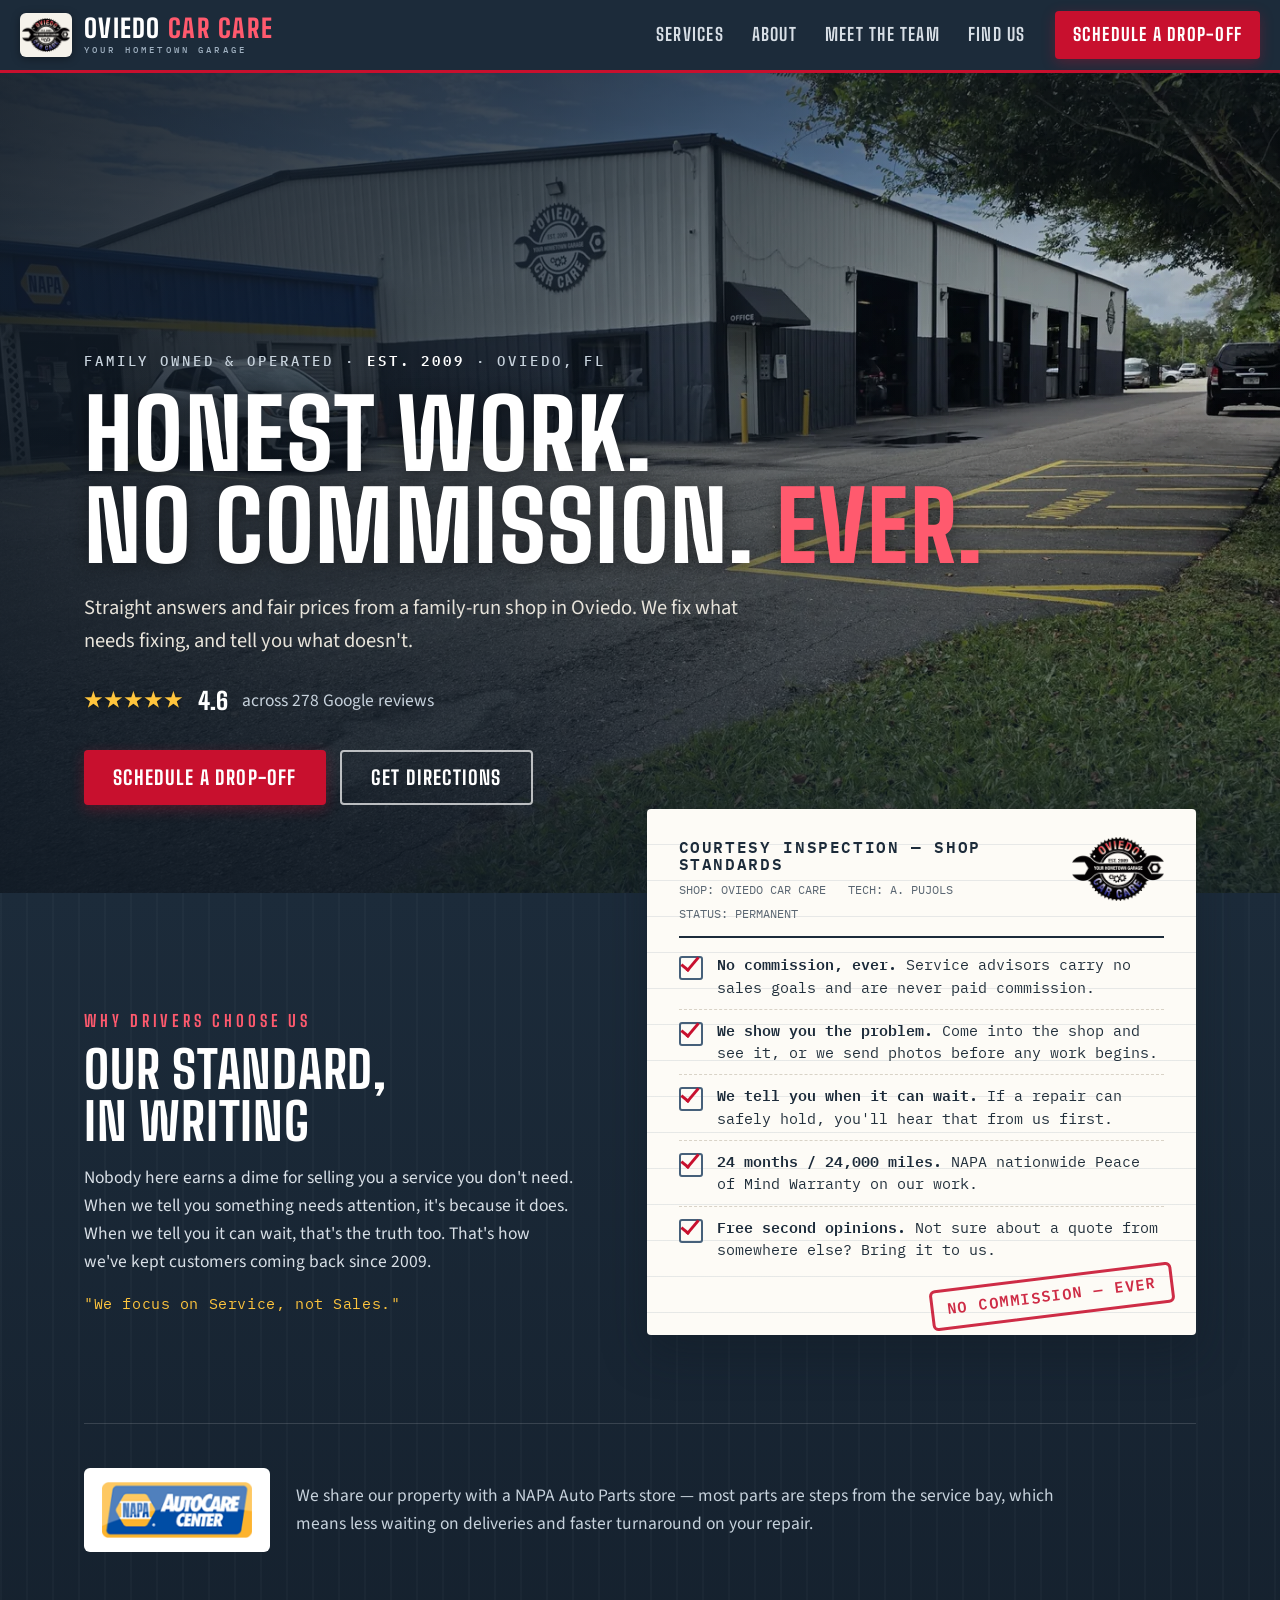
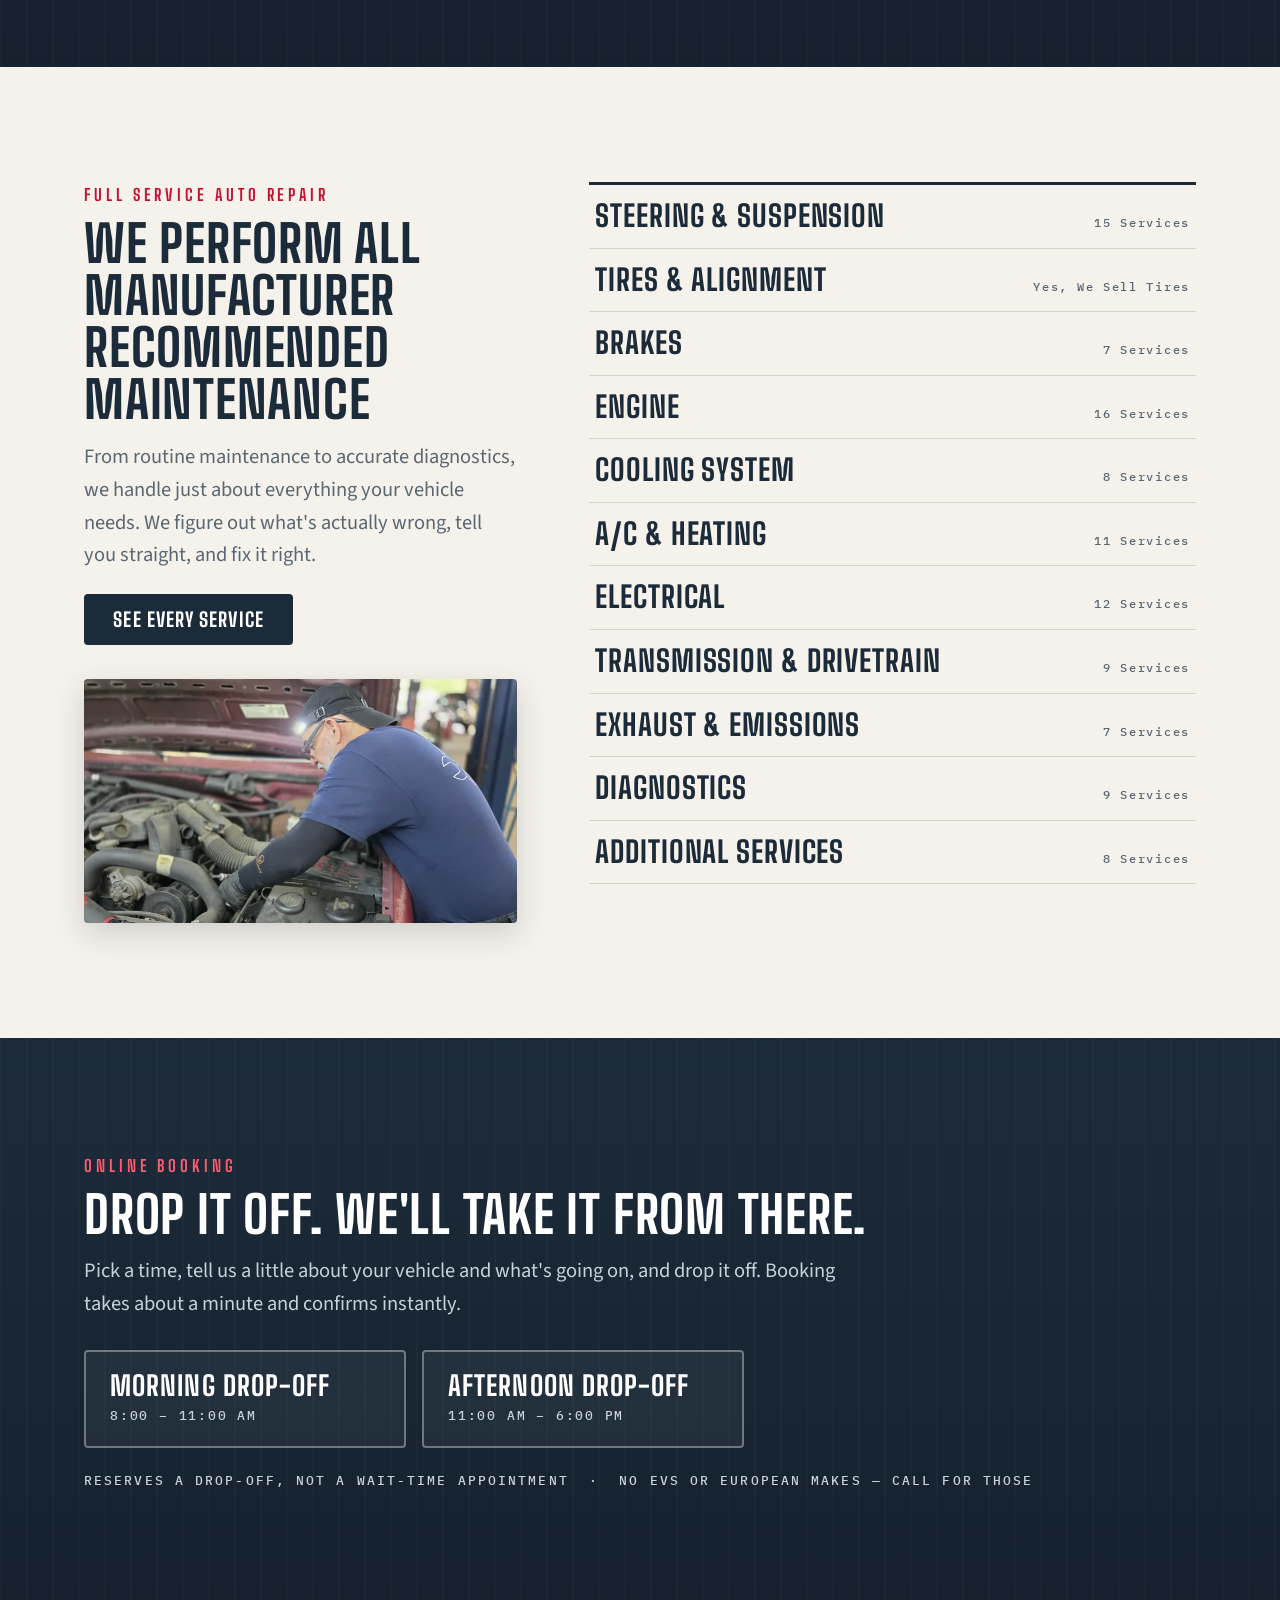
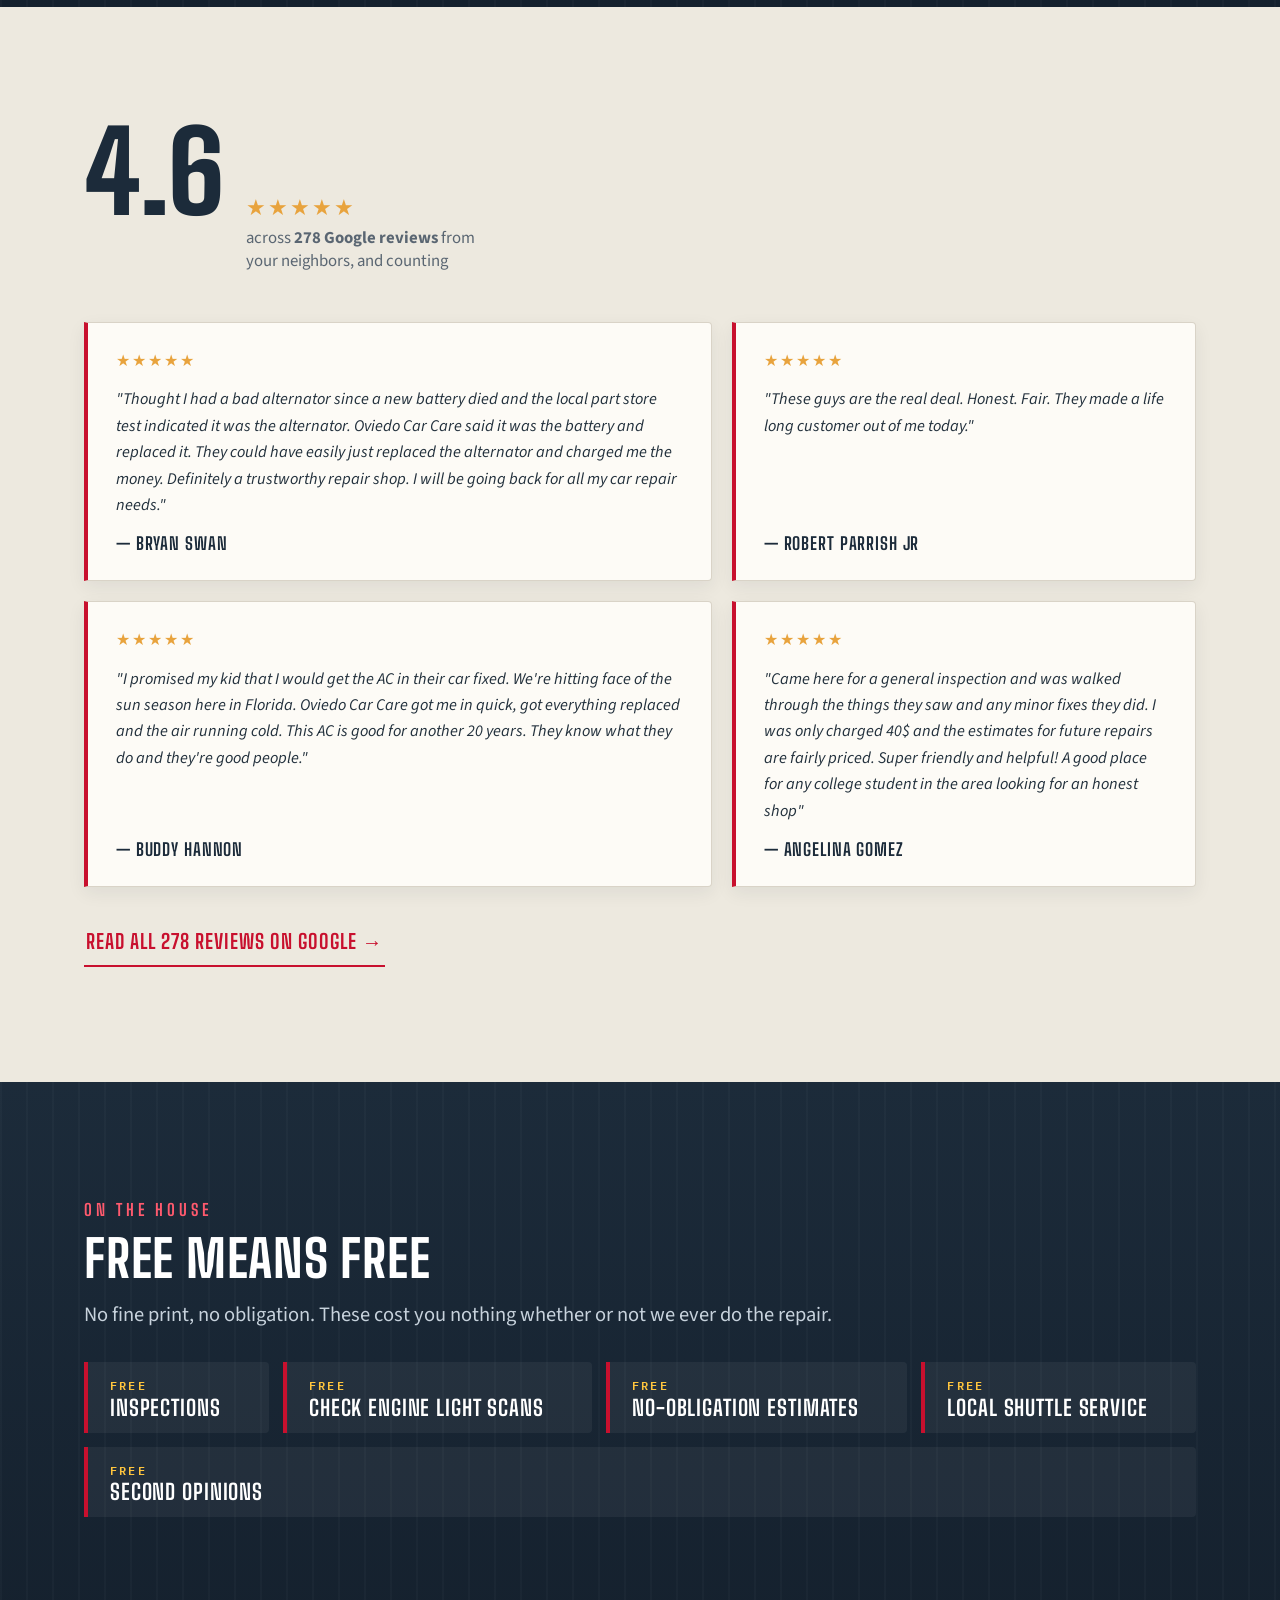
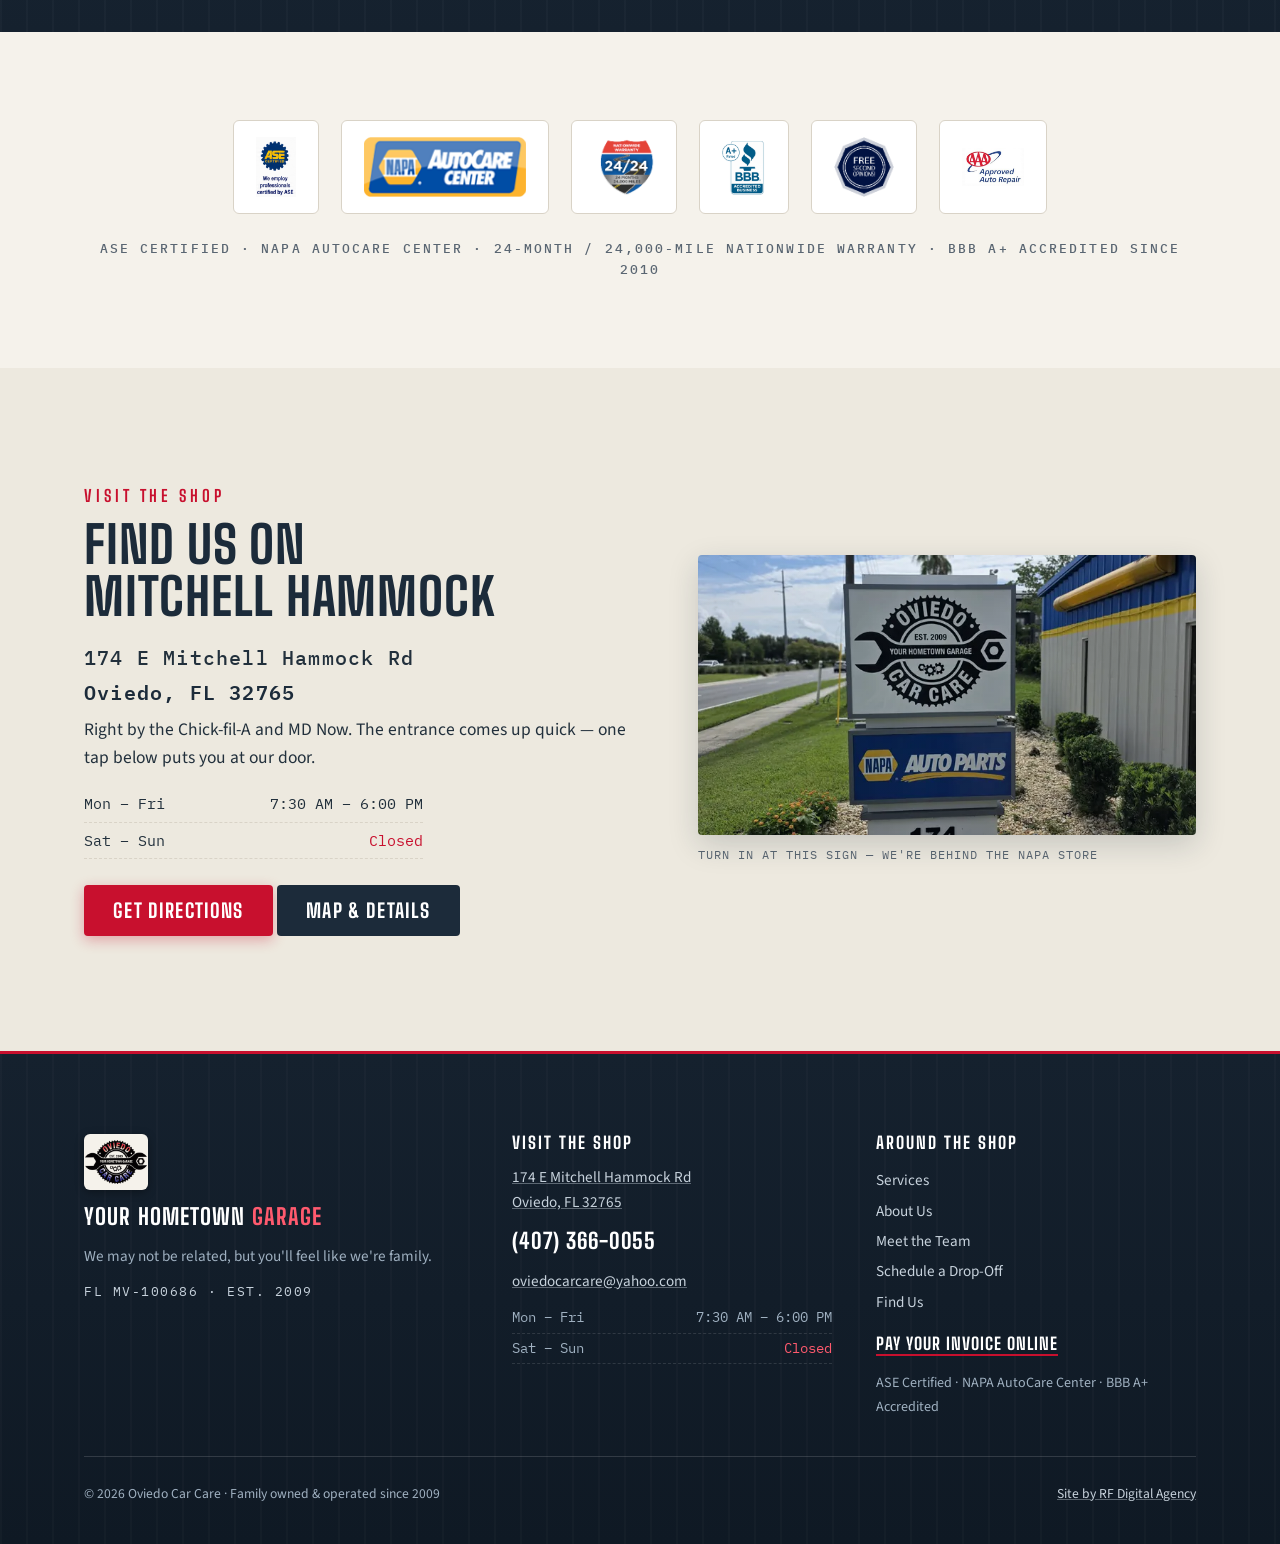
==== commit bea3612b: "Hero crop, tel links, footer credit, key drop copy" ====
--- a/index.html
+++ b/index.html
@@ -357,7 +357,7 @@
     </div>
     <div class="footer-base">
       <span>© 2026 Oviedo Car Care · Family owned &amp; operated since 2009</span>
-      <span>Site by RF Digital</span>
+      <a href="https://rfdigitalagency.com" target="_blank" rel="noopener">Site by RF Digital Agency</a>
     </div>
   </div>
 </footer>
--- a/css/styles.css
+++ b/css/styles.css
@@ -300,6 +300,15 @@
 @media (max-width:920px){
   .hero{padding-bottom:calc(var(--sp-band) + 40px)}
 }
+/* Ultrawide: the vertical crop deepens with viewport width and starts
+   clipping the painted building logo (~1985px+). Raise the focal point
+   there only — standard desktop and mobile crops stay as approved. */
+@media (min-width:1960px){
+  .hero-img{object-position:42% 22%}
+}
+@media (min-width:3800px){
+  .hero-img{object-position:42% 15%}
+}
 
 /* ============================================================
    FOOTER
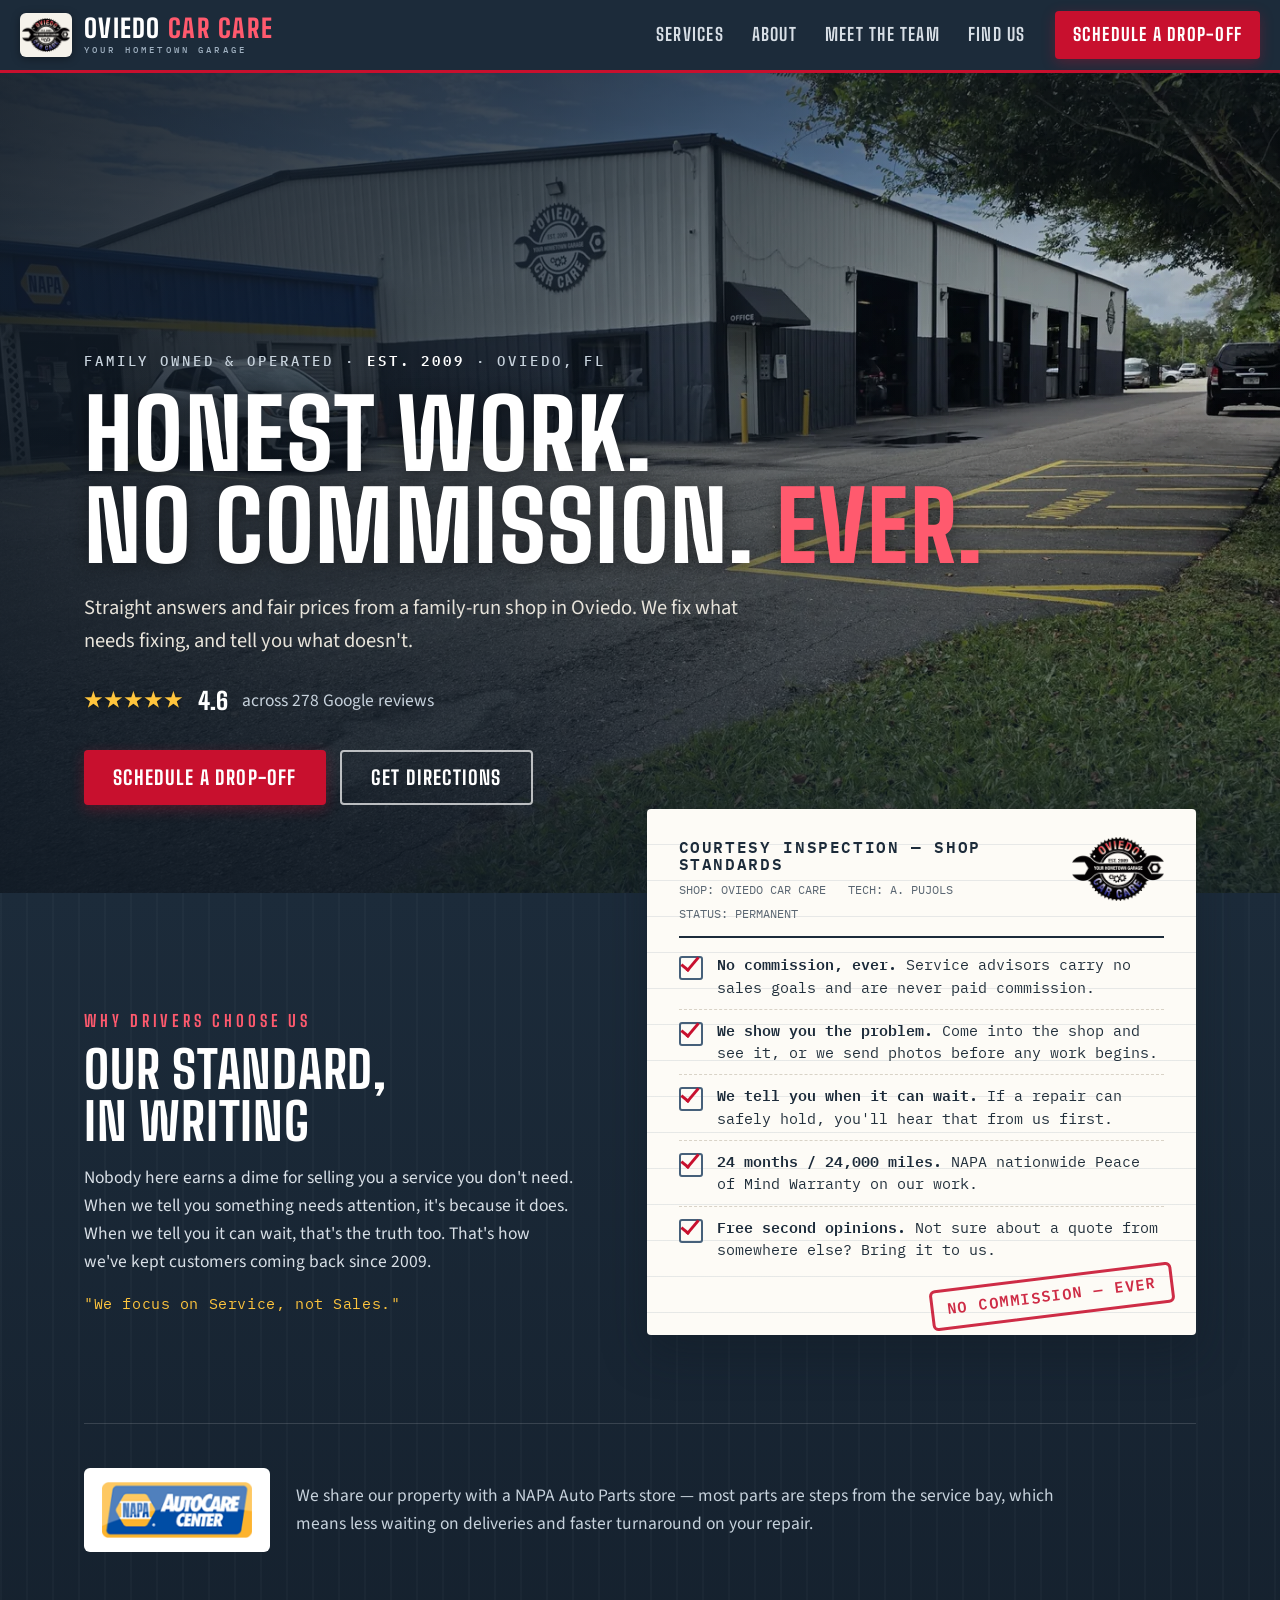
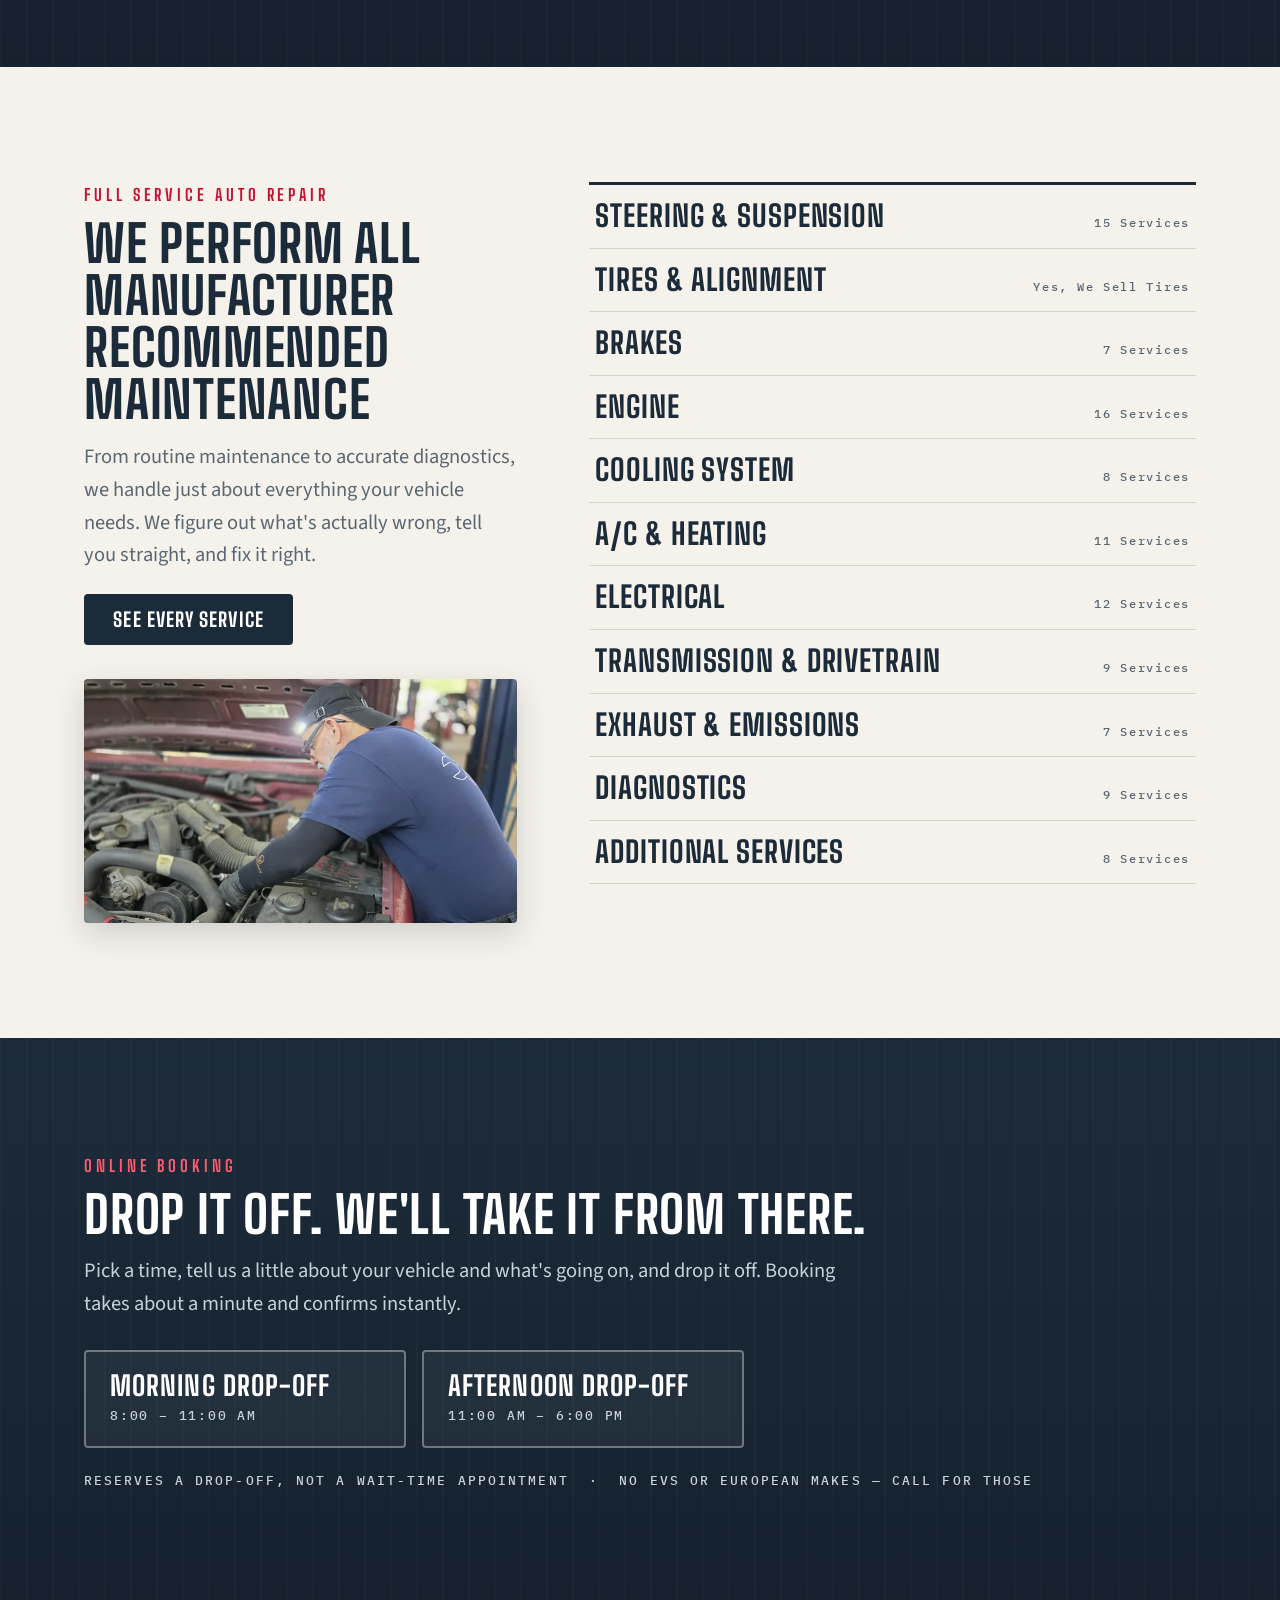
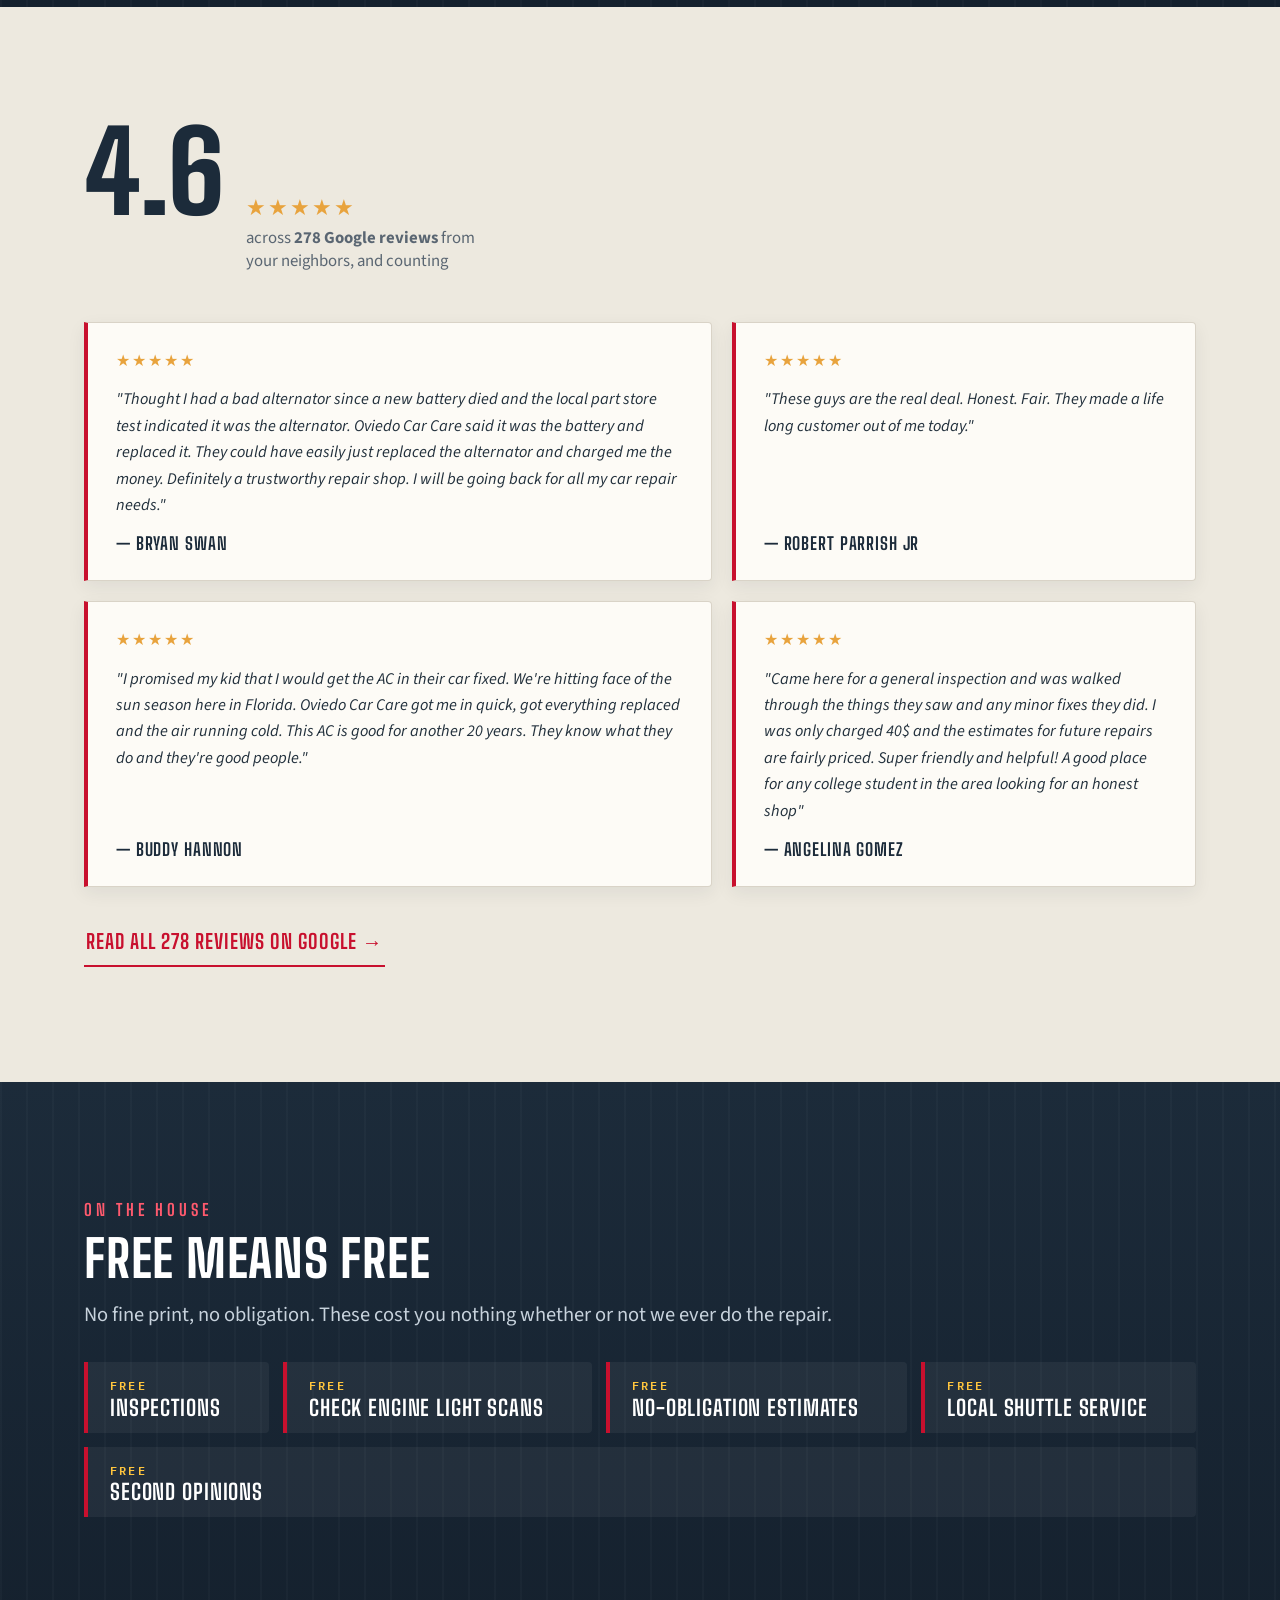
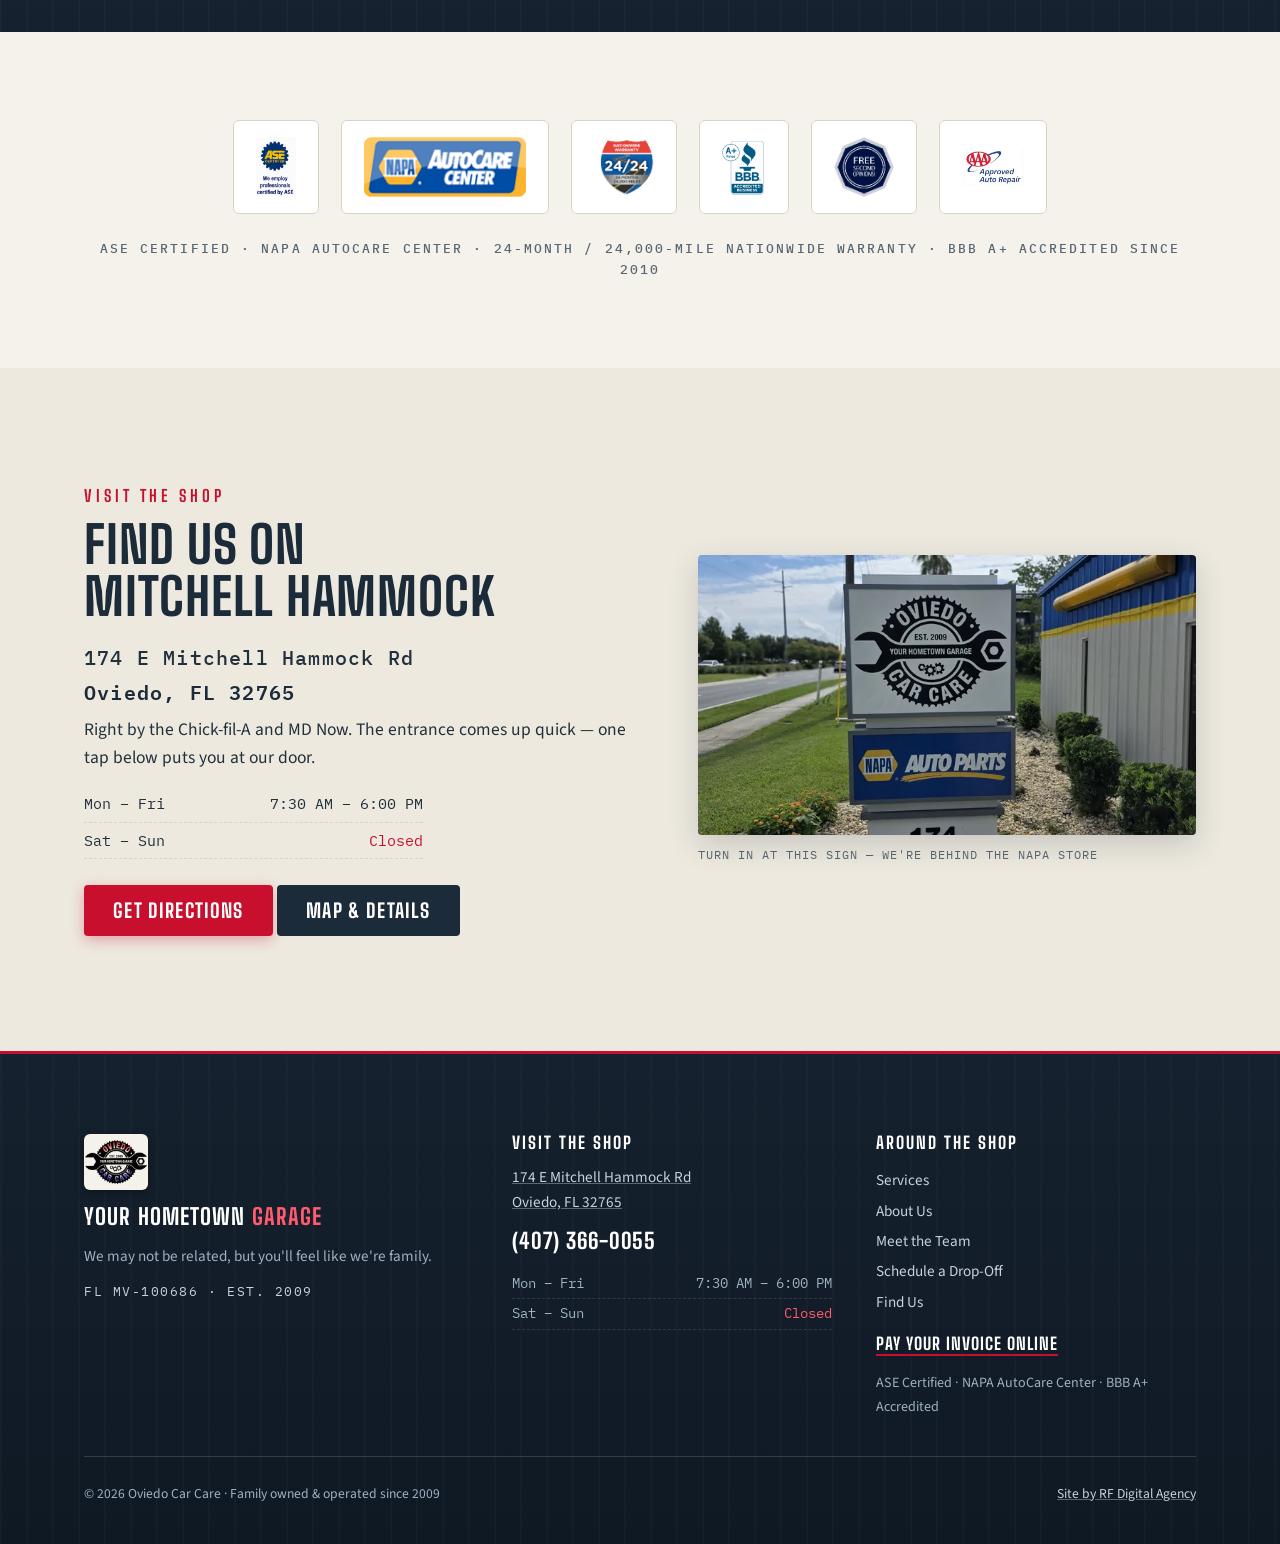
==== commit 0737d266: "Remove public email per client request" ====
--- a/index.html
+++ b/index.html
@@ -40,7 +40,6 @@
   "image": "https://oviedocarcare.com/images/og-cover.jpg",
   "logo": "https://oviedocarcare.com/images/logo/oviedo-car-care-logo.png",
   "telephone": "+14073660055",
-  "email": "oviedocarcare@yahoo.com",
   "address": {
     "@type": "PostalAddress",
     "streetAddress": "174 E Mitchell Hammock Rd",
@@ -334,7 +333,6 @@
         <h3>Visit the Shop</h3>
         <p><a href="https://www.google.com/maps/dir/?api=1&amp;destination=174+E+Mitchell+Hammock+Rd,+Oviedo,+FL+32765" target="_blank" rel="noopener">174 E Mitchell Hammock Rd<br>Oviedo, FL 32765</a></p>
         <p><a class="tel" href="tel:407-366-0055">(407) 366-0055</a></p>
-        <p><a href="mailto:oviedocarcare@yahoo.com">oviedocarcare@yahoo.com</a></p>
         <ul class="footer-hours">
           <li><span>Mon – Fri</span><span>7:30 AM – 6:00 PM</span></li>
           <li><span>Sat – Sun</span><span class="closed">Closed</span></li>
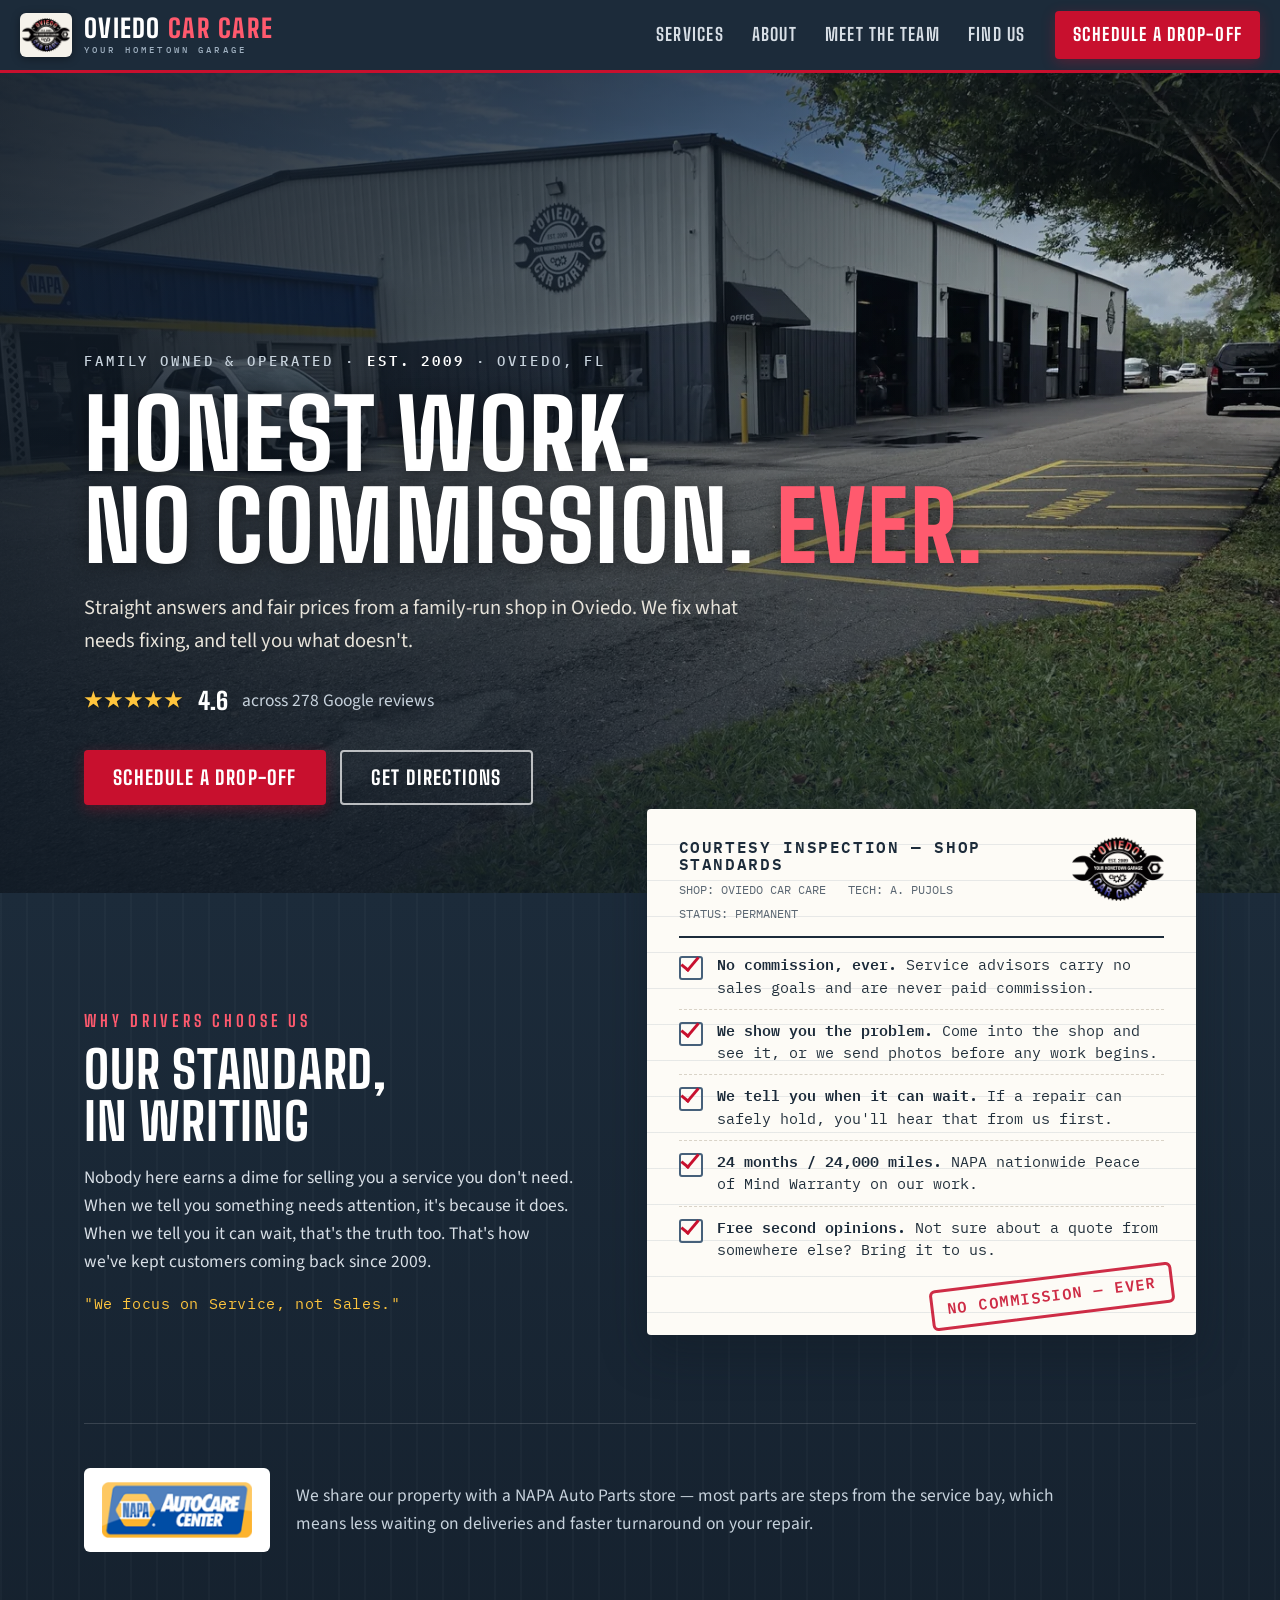
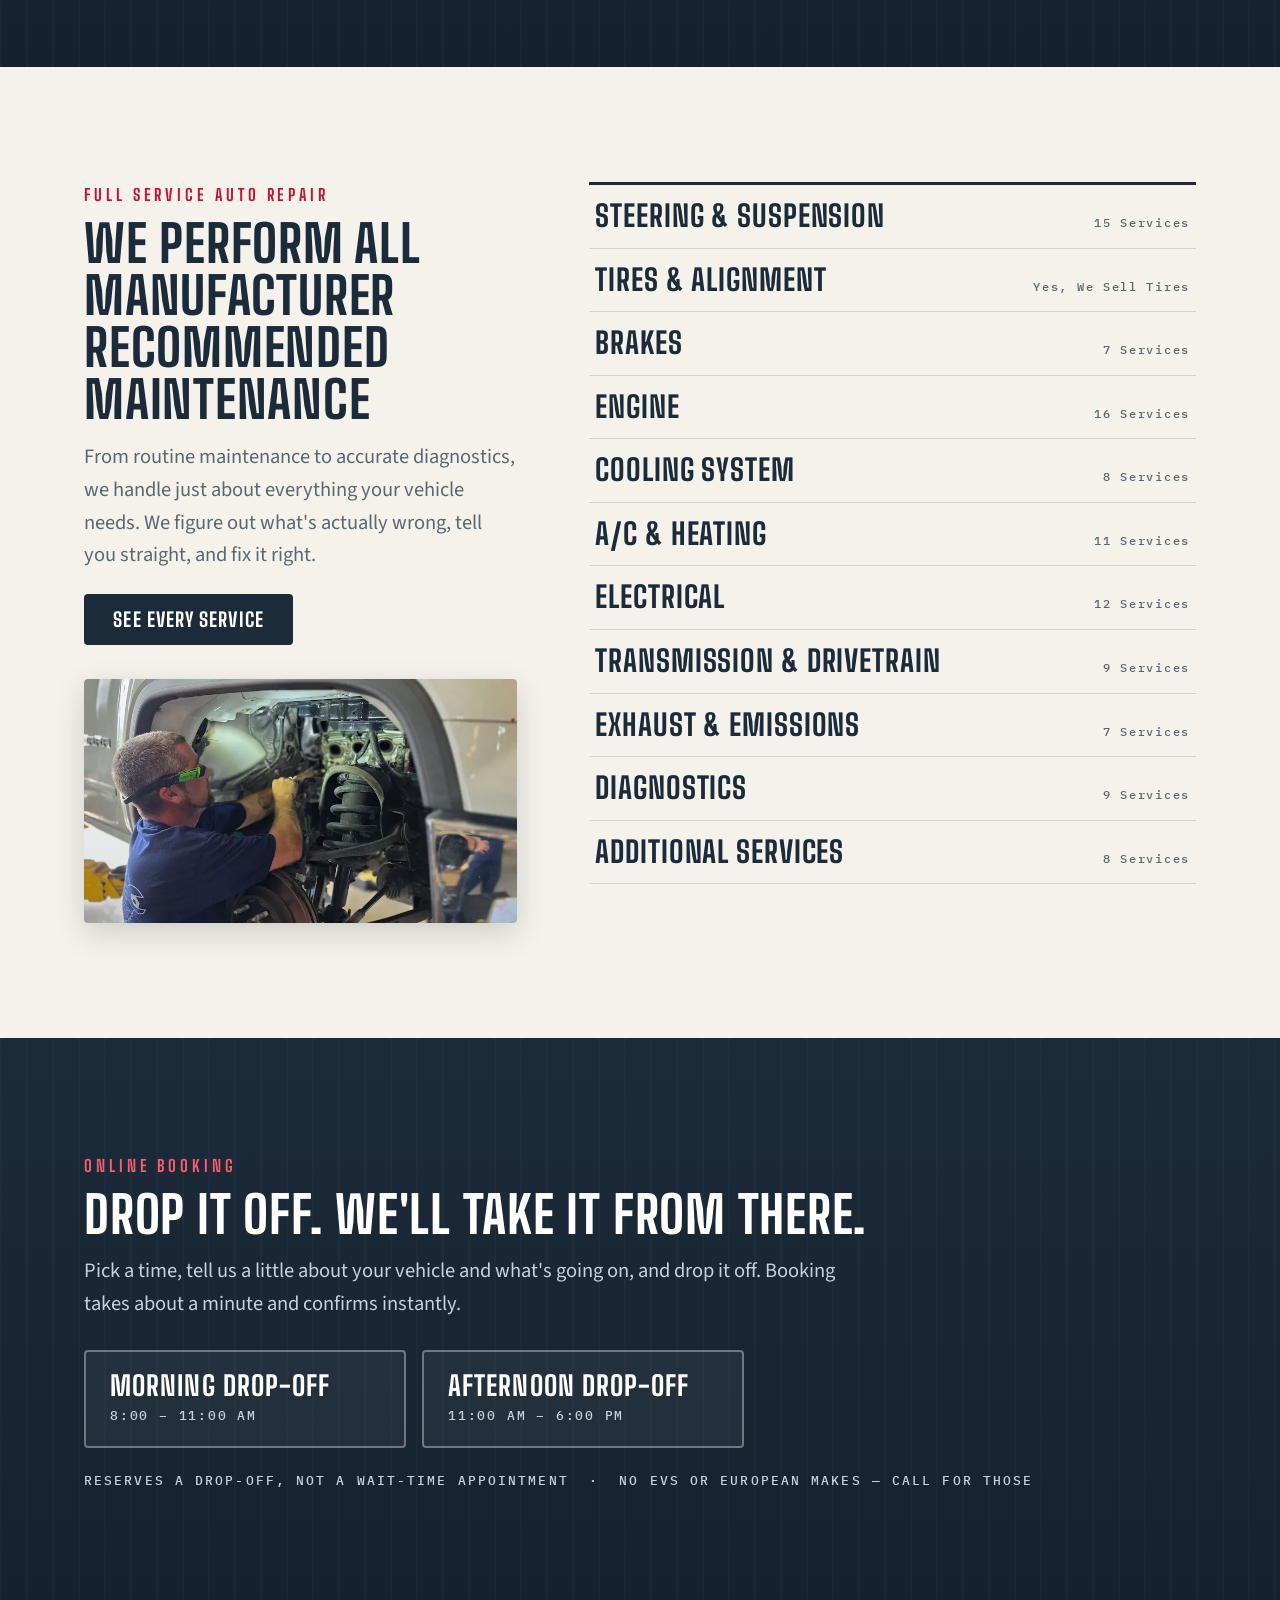
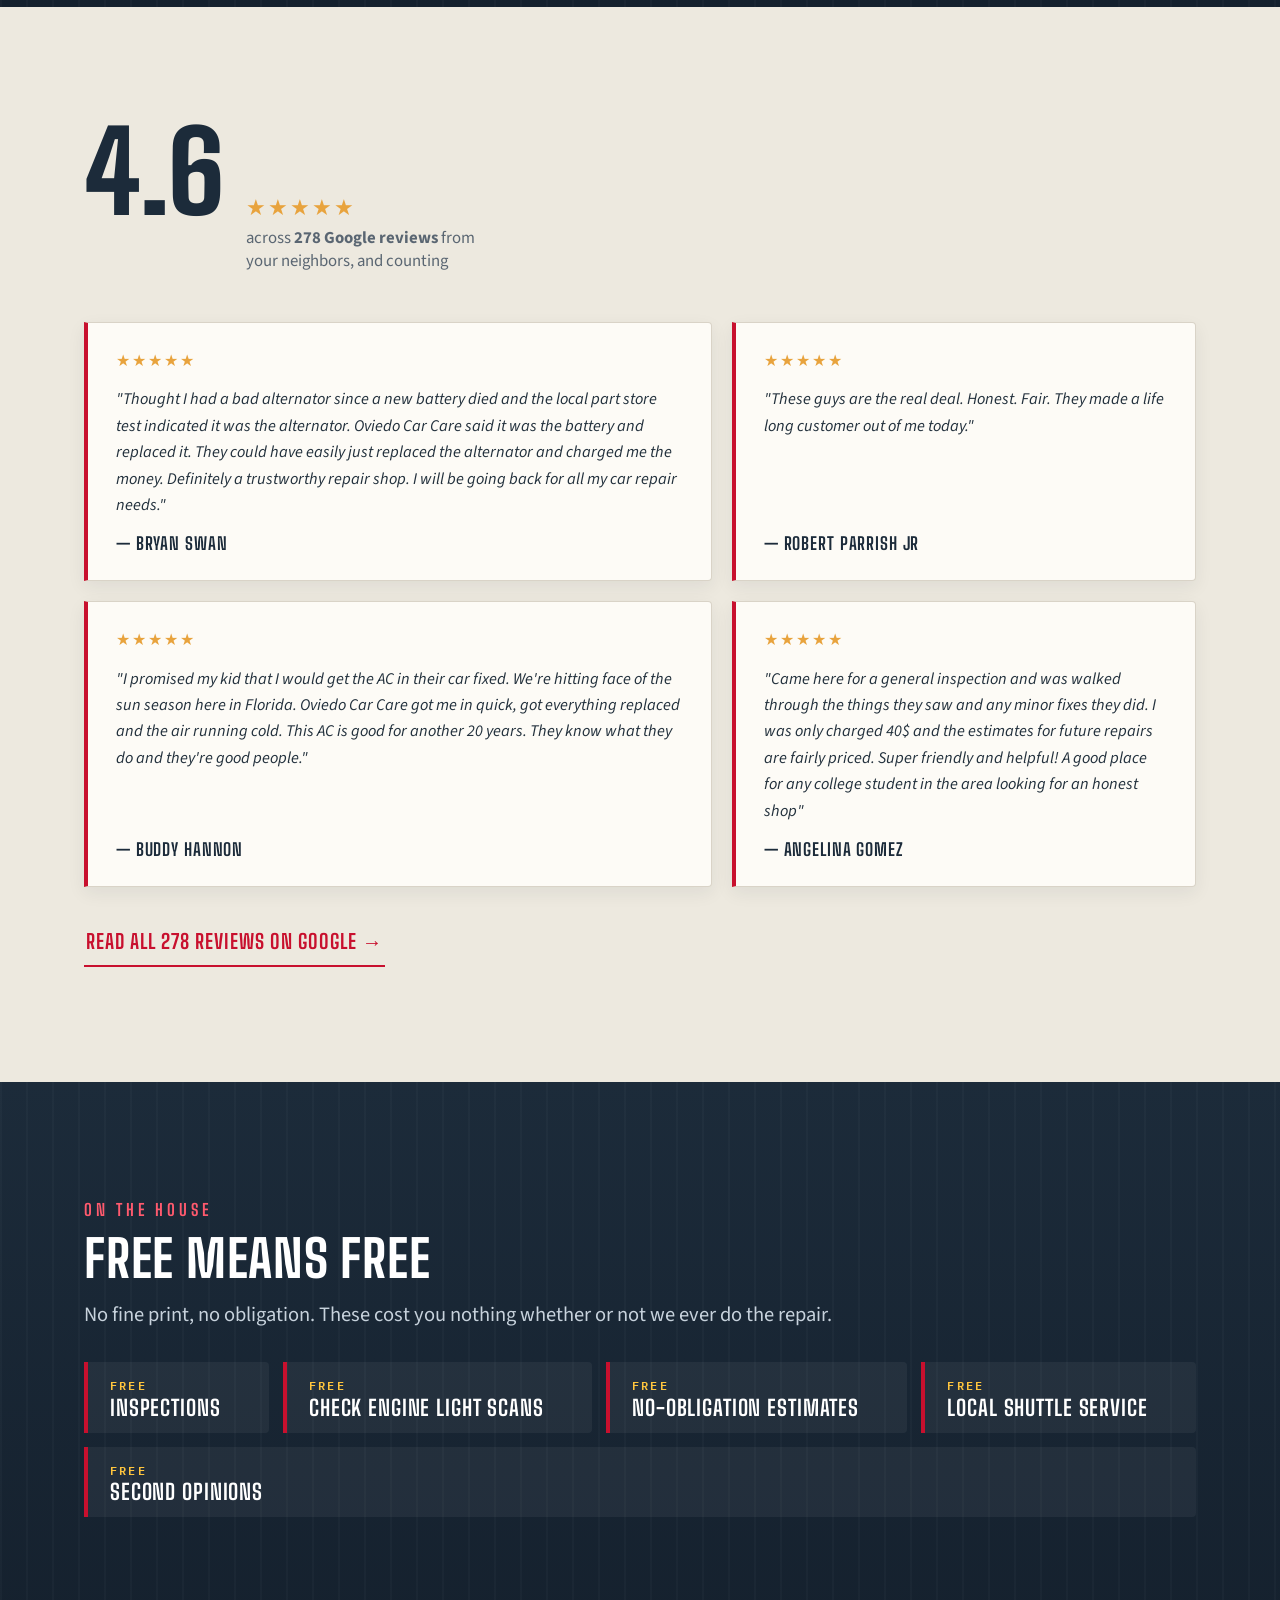
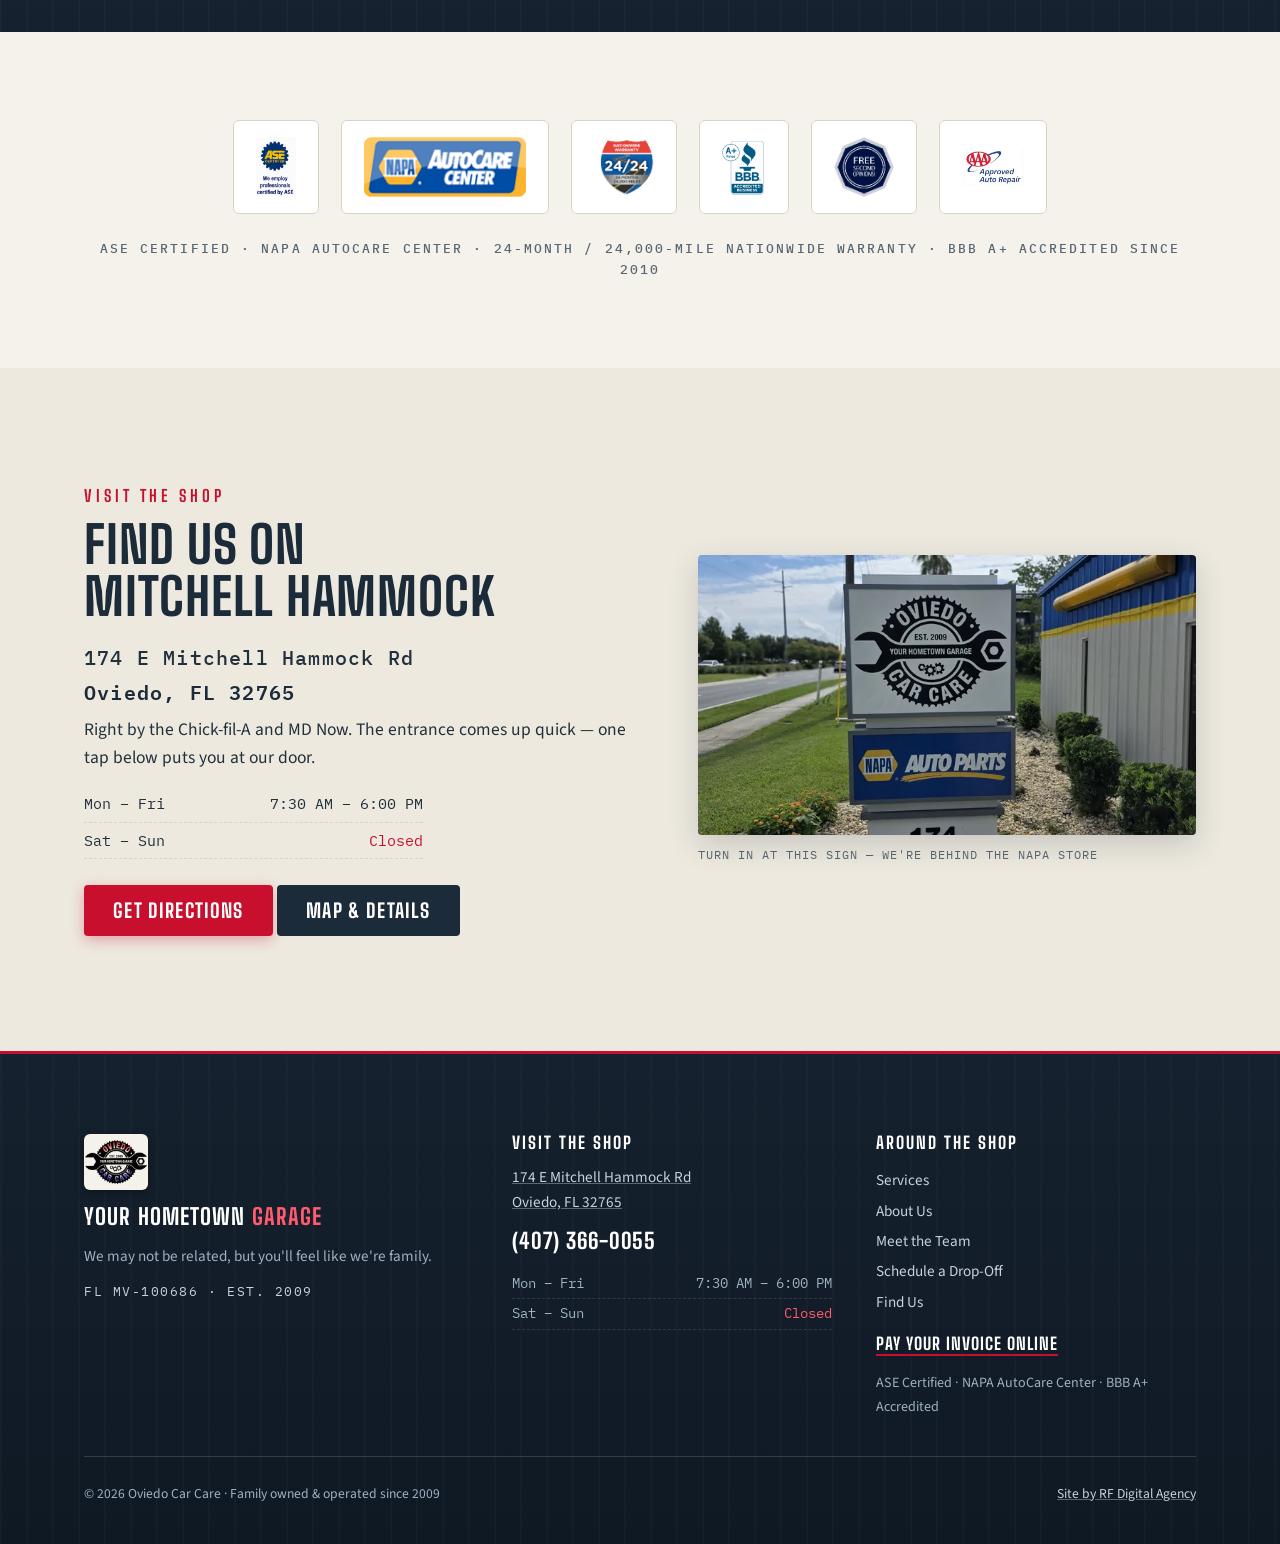
==== commit fed80018: "Swap homepage services photo, remove public email" ====
--- a/index.html
+++ b/index.html
@@ -175,10 +175,10 @@
         <p class="lede" style="margin-top:.9rem">From routine maintenance to accurate diagnostics, we handle just about everything your vehicle needs. We figure out what's actually wrong, tell you straight, and fix it right.</p>
         <a class="btn btn-dark" href="services.html">See Every Service</a>
         <figure class="ph-frame">
-          <img class="ph" src="images/webp/mechanic-under-hood-800.webp"
-               srcset="images/webp/mechanic-under-hood-800.webp 800w, images/webp/mechanic-under-hood-1600.webp 1600w"
+          <img class="ph" src="images/webp/mechanic-wheelwell-800.webp"
+               srcset="images/webp/mechanic-wheelwell-800.webp 800w, images/webp/mechanic-wheelwell-1600.webp 1600w"
                sizes="(max-width:900px) 100vw, 40vw"
-               alt="An Oviedo Car Care technician wearing a headlamp, working deep in the engine bay of a car" loading="lazy" width="1600" height="901">
+               alt="An Oviedo Car Care technician working on a vehicle's front suspension with the wheel removed" loading="lazy" width="1600" height="901">
         </figure>
       </div>
       <nav class="svc-index reveal" aria-label="Service categories">
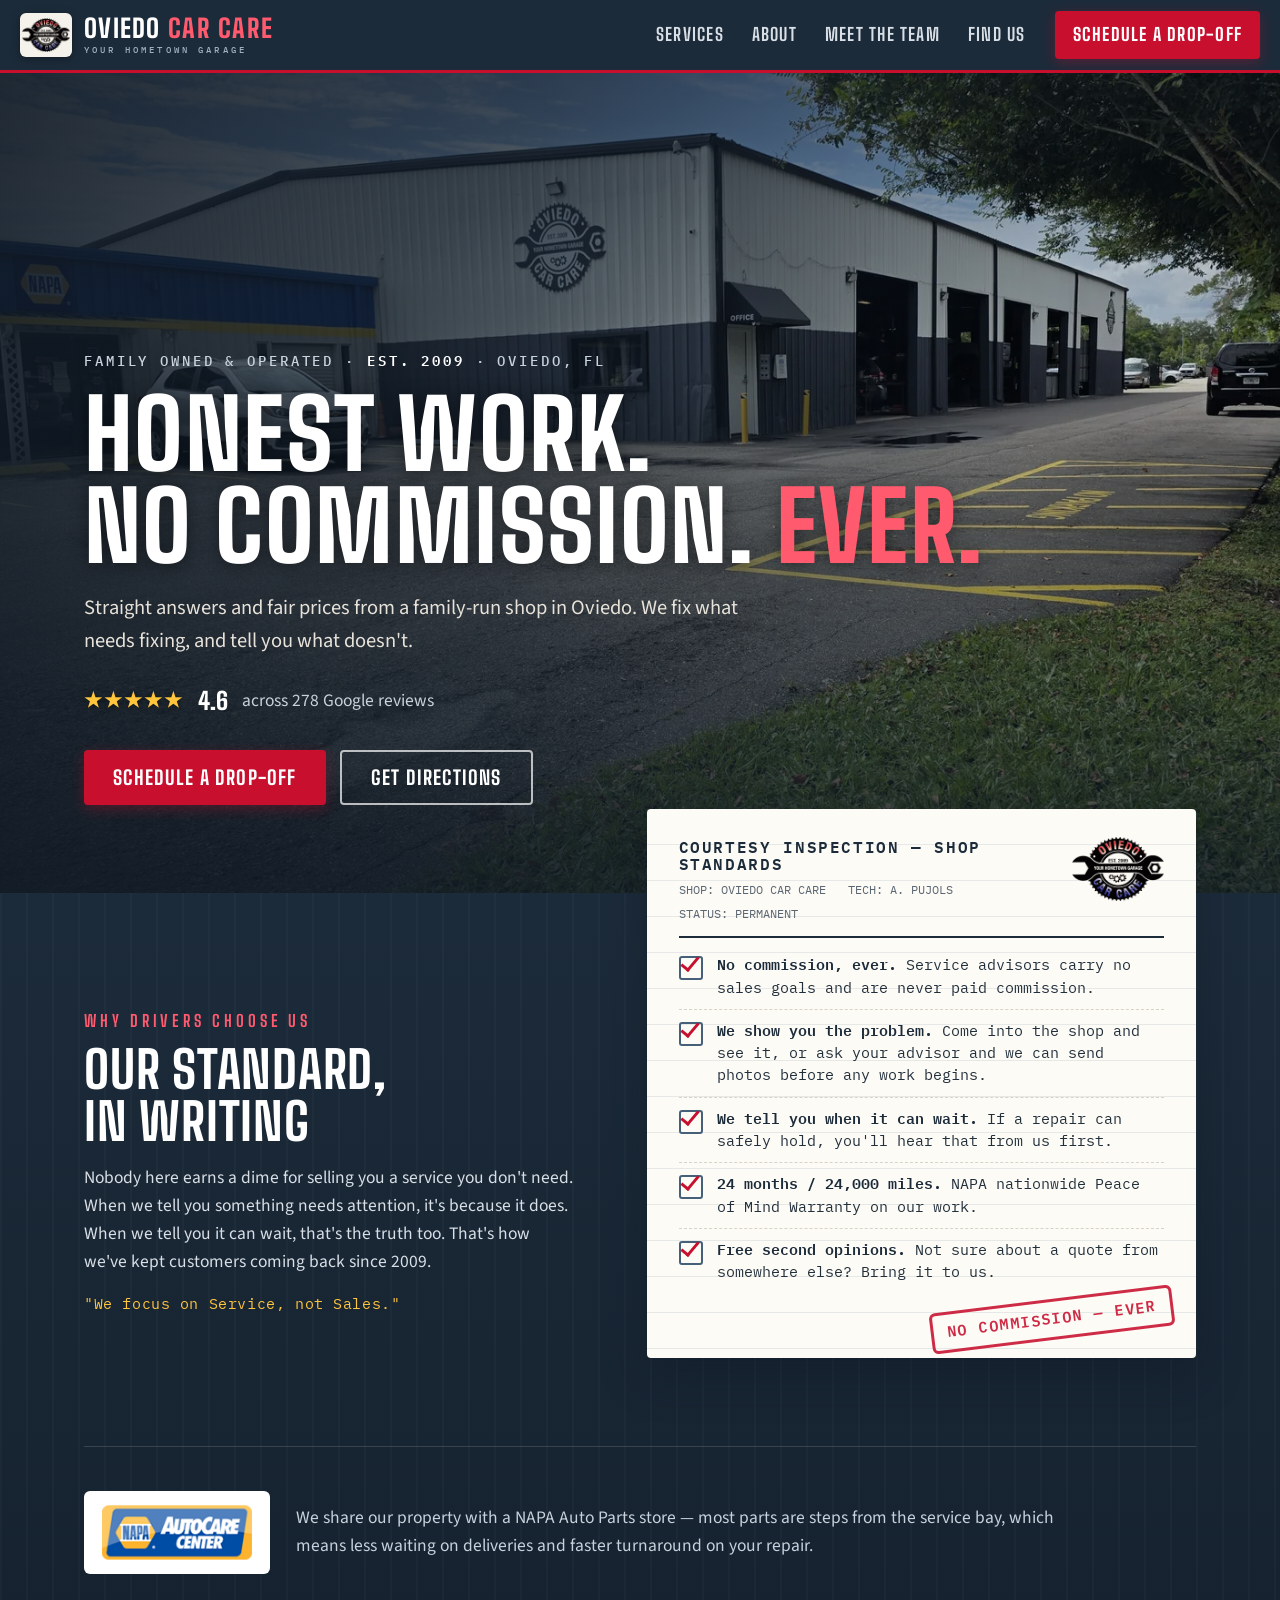
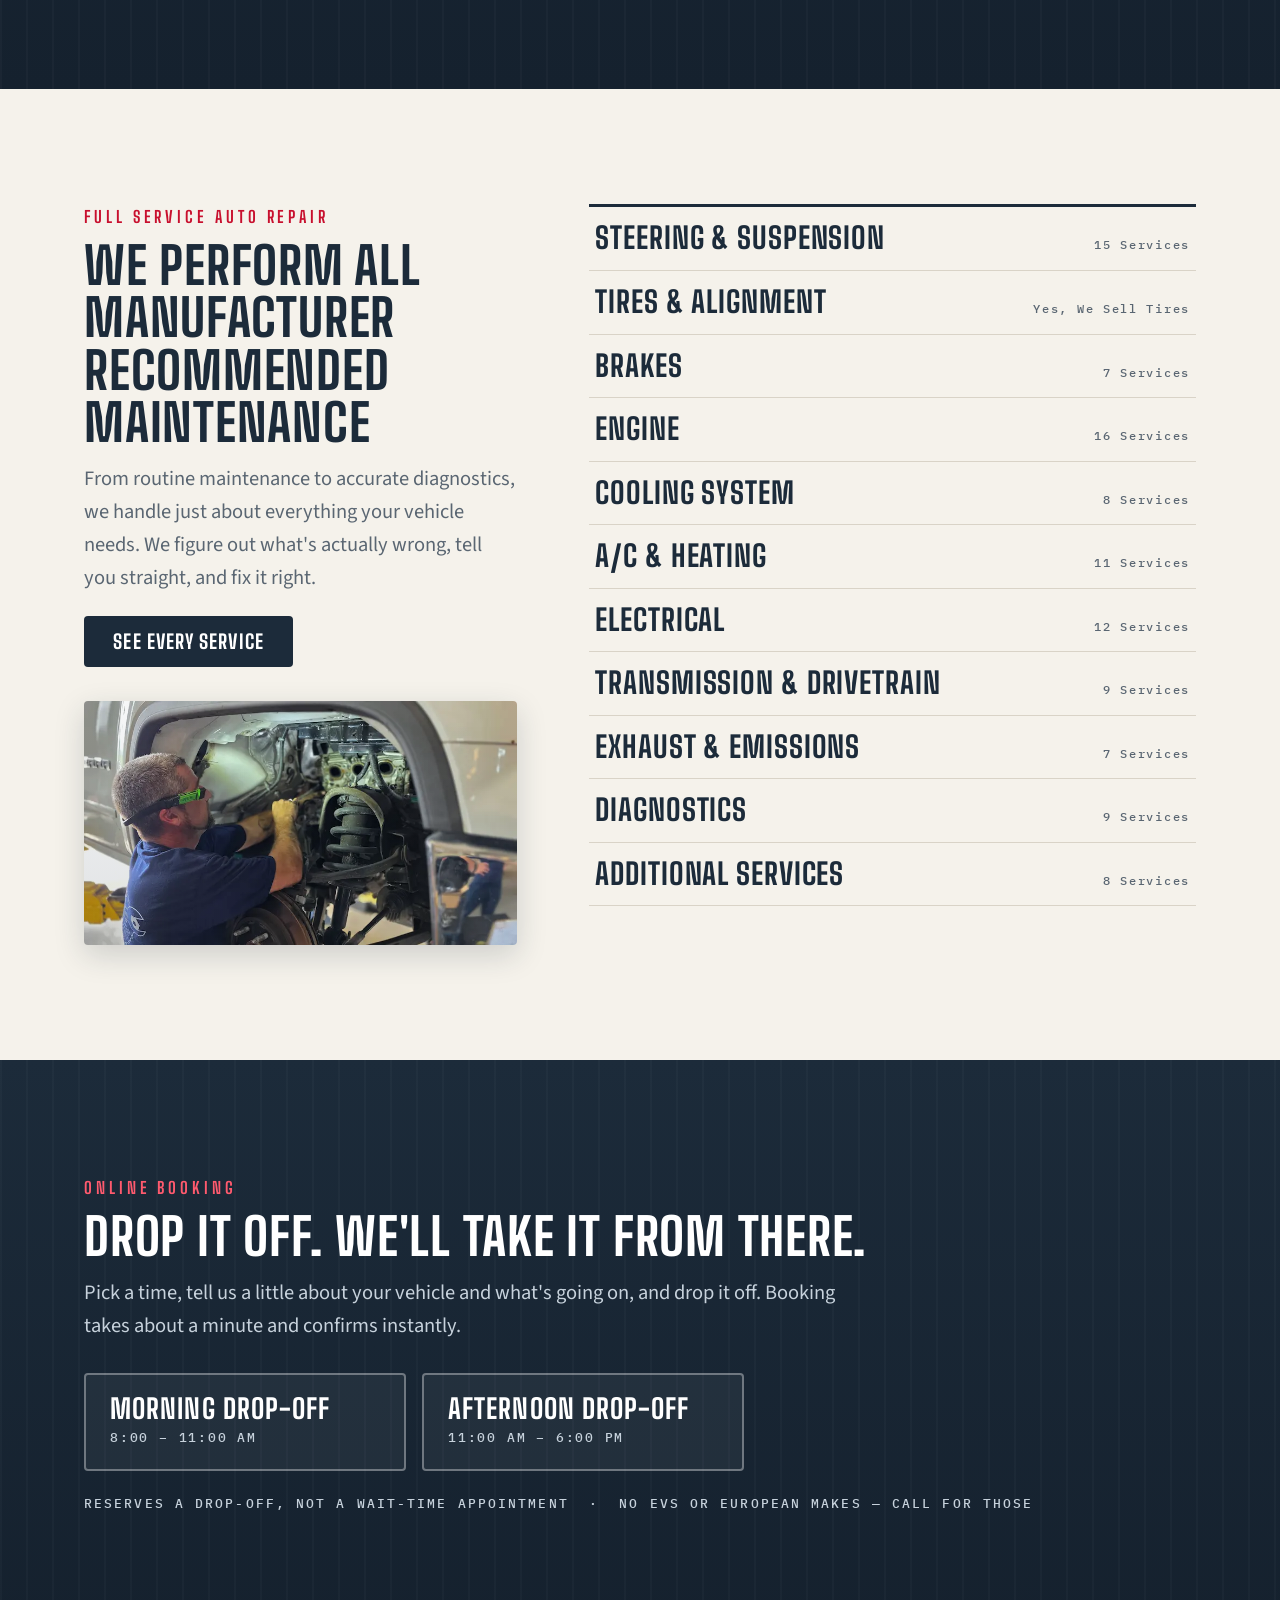
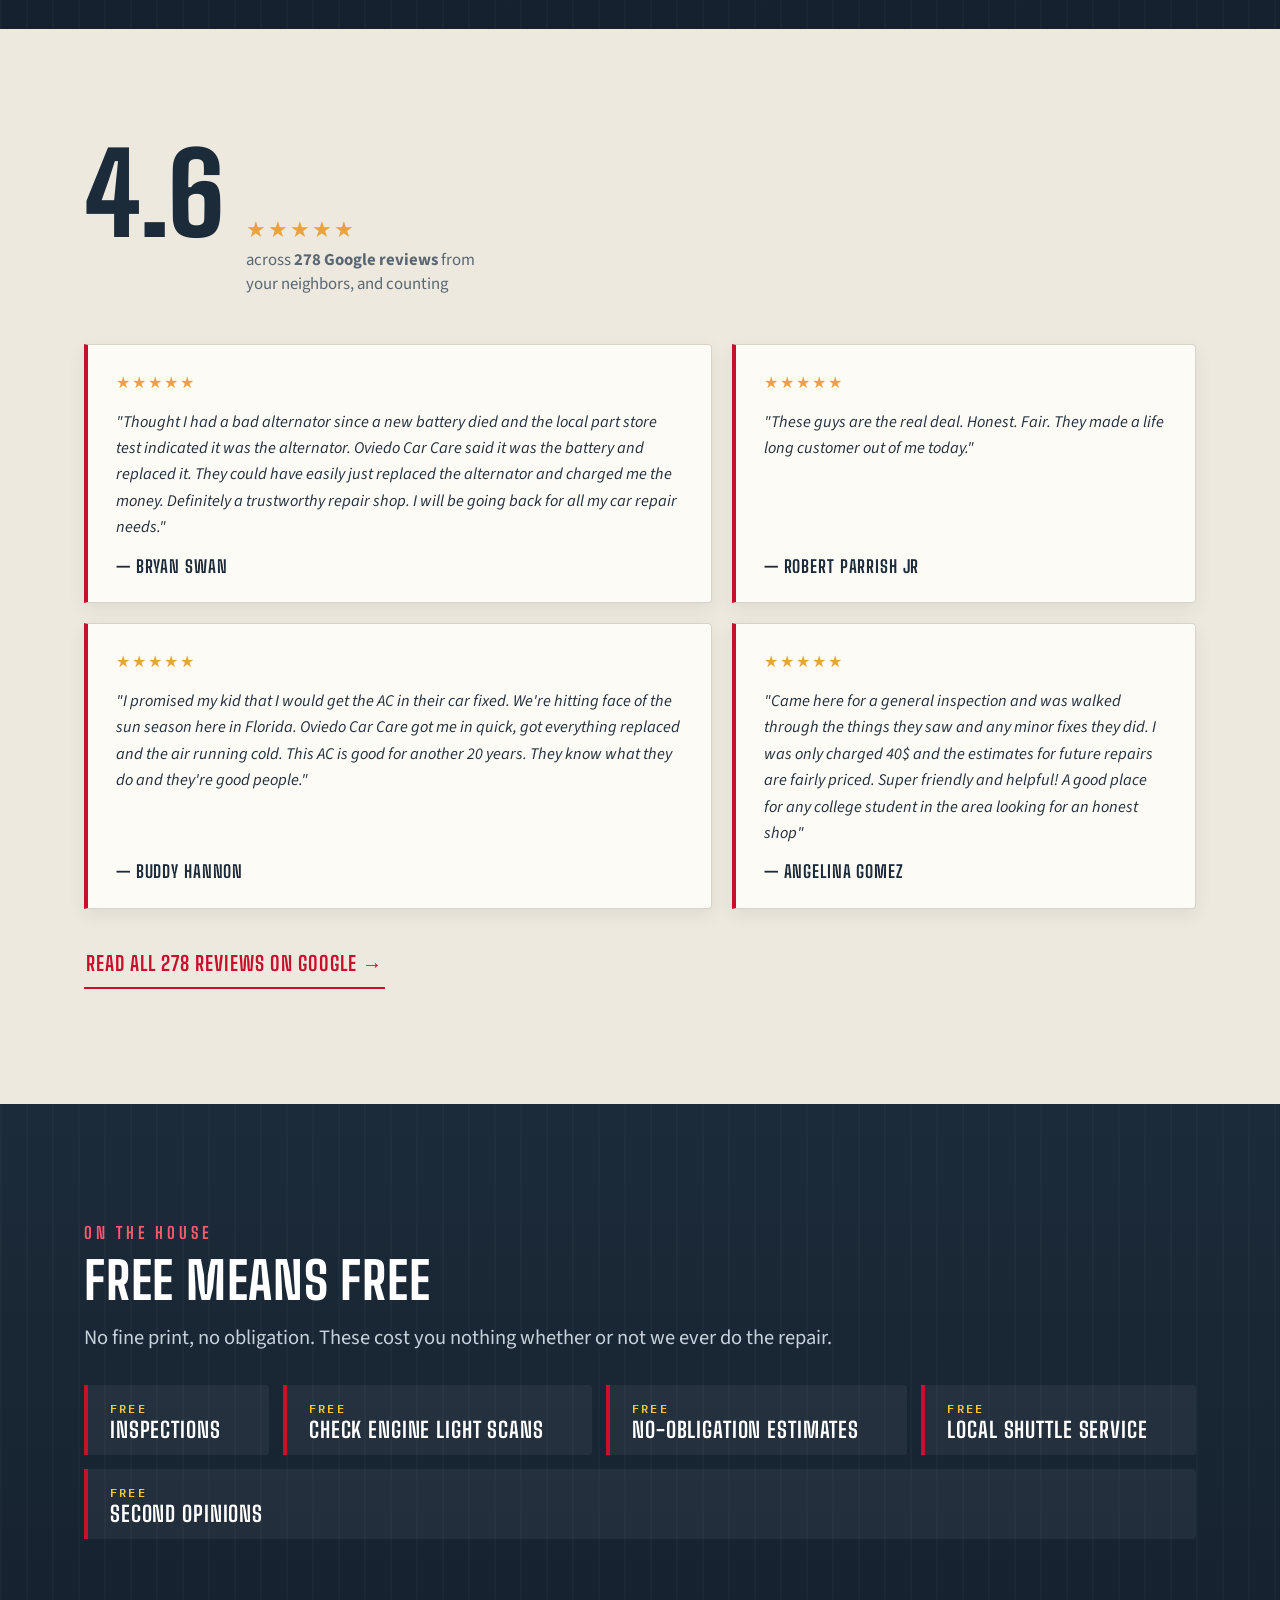
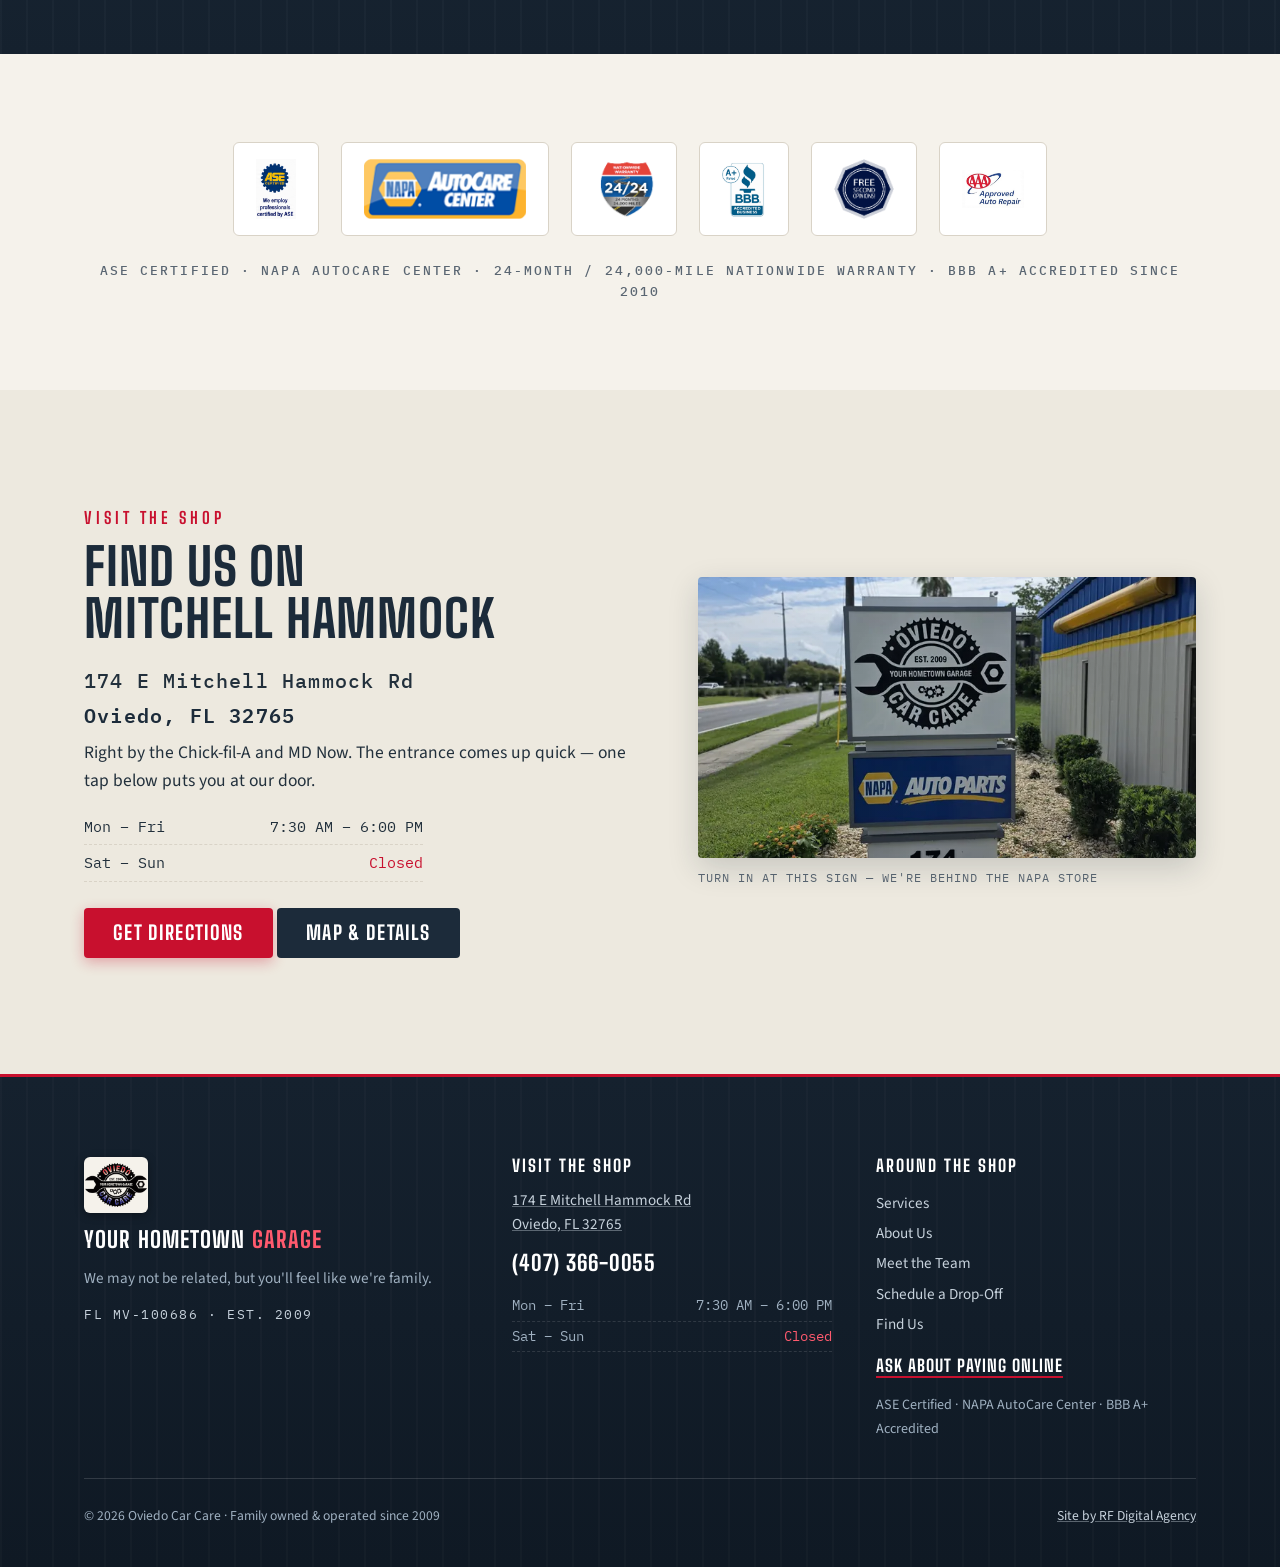
==== commit 070ab4bc: "Soften pay-online and photo promise copy per client feedback" ====
--- a/index.html
+++ b/index.html
@@ -150,7 +150,7 @@
         </div>
         <ul>
           <li><span class="ck" aria-hidden="true"></span><span><b>No commission, ever.</b> Service advisors carry no sales goals and are never paid commission.</span></li>
-          <li><span class="ck" aria-hidden="true"></span><span><b>We show you the problem.</b> Come into the shop and see it, or we send photos before any work begins.</span></li>
+          <li><span class="ck" aria-hidden="true"></span><span><b>We show you the problem.</b> Come into the shop and see it, or ask your advisor and we can send photos before any work begins.</span></li>
           <li><span class="ck" aria-hidden="true"></span><span><b>We tell you when it can wait.</b> If a repair can safely hold, you'll hear that from us first.</span></li>
           <li><span class="ck" aria-hidden="true"></span><span><b>24 months / 24,000 miles.</b> NAPA nationwide Peace of Mind Warranty on our work.</span></li>
           <li><span class="ck" aria-hidden="true"></span><span><b>Free second opinions.</b> Not sure about a quote from somewhere else? Bring it to us.</span></li>
@@ -348,7 +348,7 @@
           <li><a href="find-us.html">Find Us</a></li>
         </ul>
         <!-- PAY-ONLINE:BEGIN — delete this block (all six pages) to remove the feature cleanly -->
-        <p class="footer-pay"><a href="https://pl.mxmerchant.com/mxcustomer/d/20a1d081-3c7a-4d75-8d64-d8aa13be9450/v3" target="_blank" rel="noopener">Pay Your Invoice Online</a></p>
+        <p class="footer-pay"><a href="https://pl.mxmerchant.com/mxcustomer/d/20a1d081-3c7a-4d75-8d64-d8aa13be9450/v3" target="_blank" rel="noopener">Ask About Paying Online</a></p>
         <!-- PAY-ONLINE:END -->
         <p class="footer-creds">ASE Certified · NAPA AutoCare Center · BBB A+ Accredited</p>
       </div>
